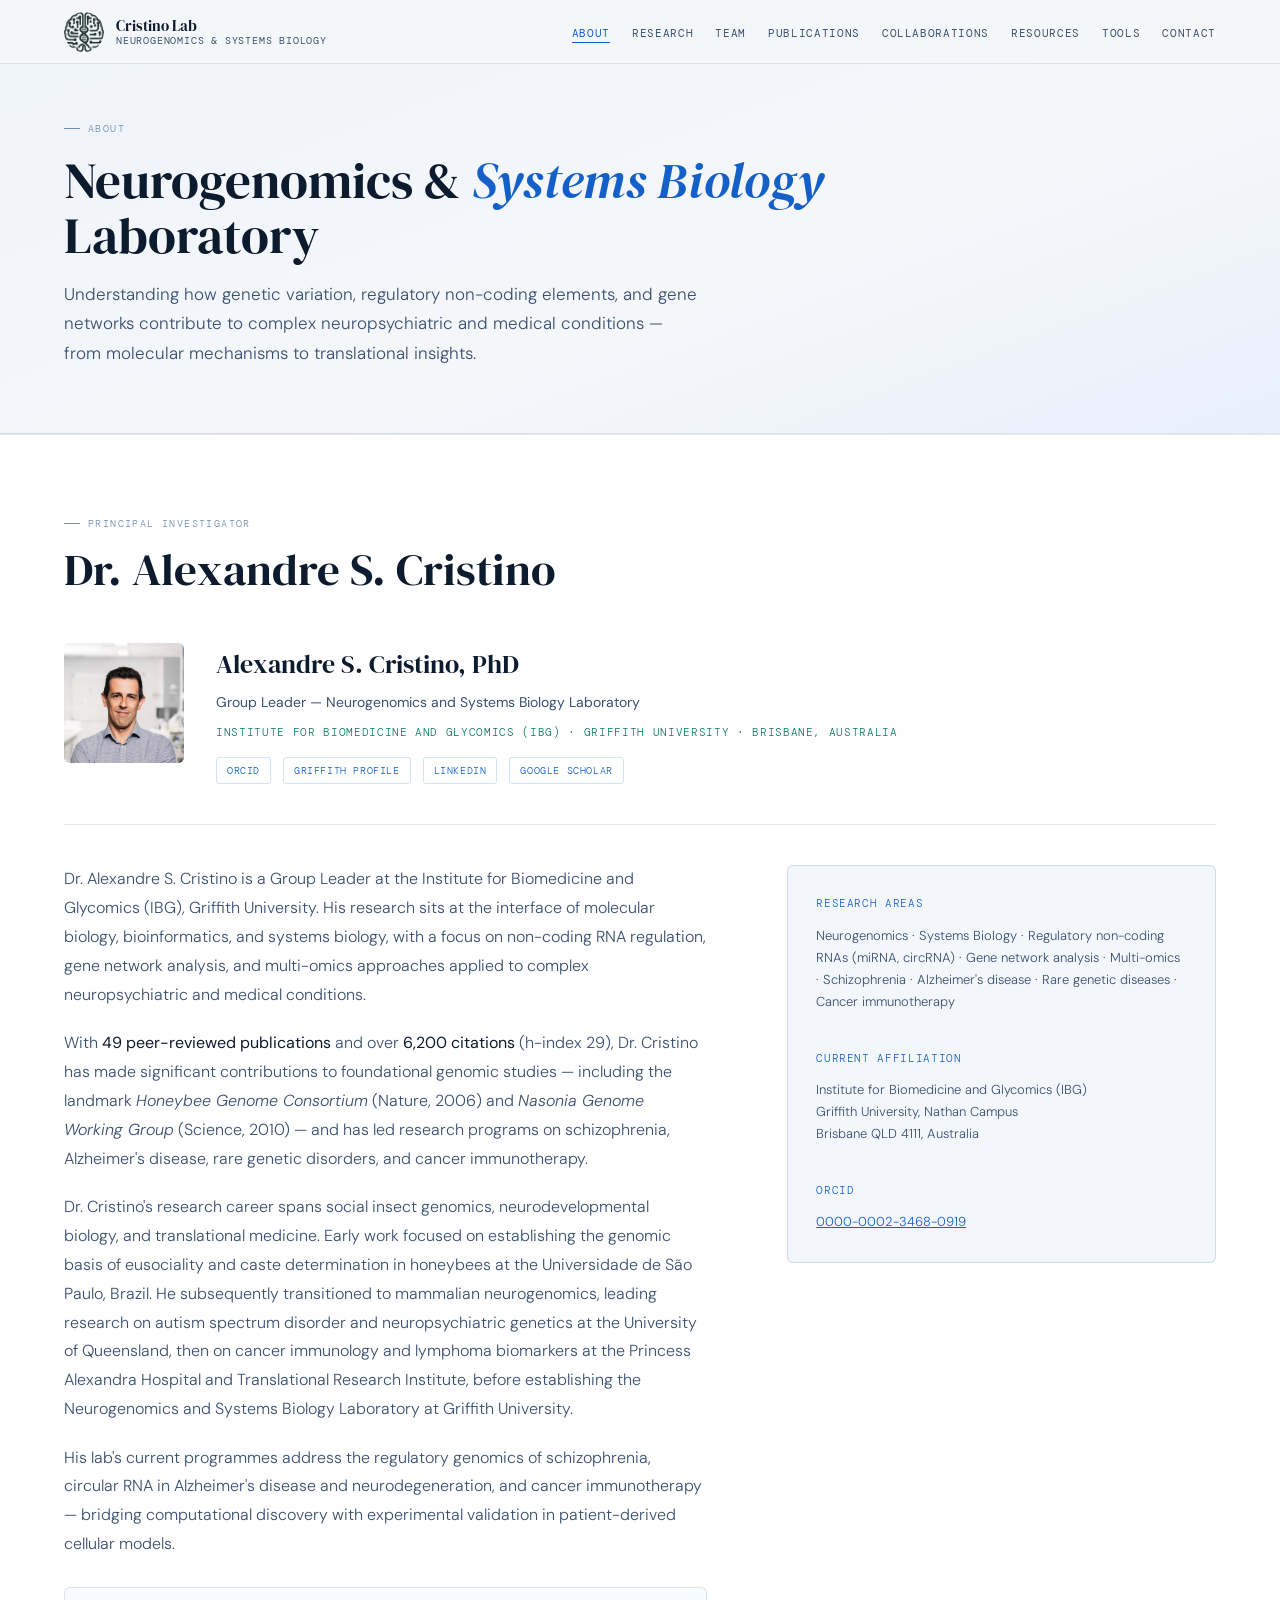
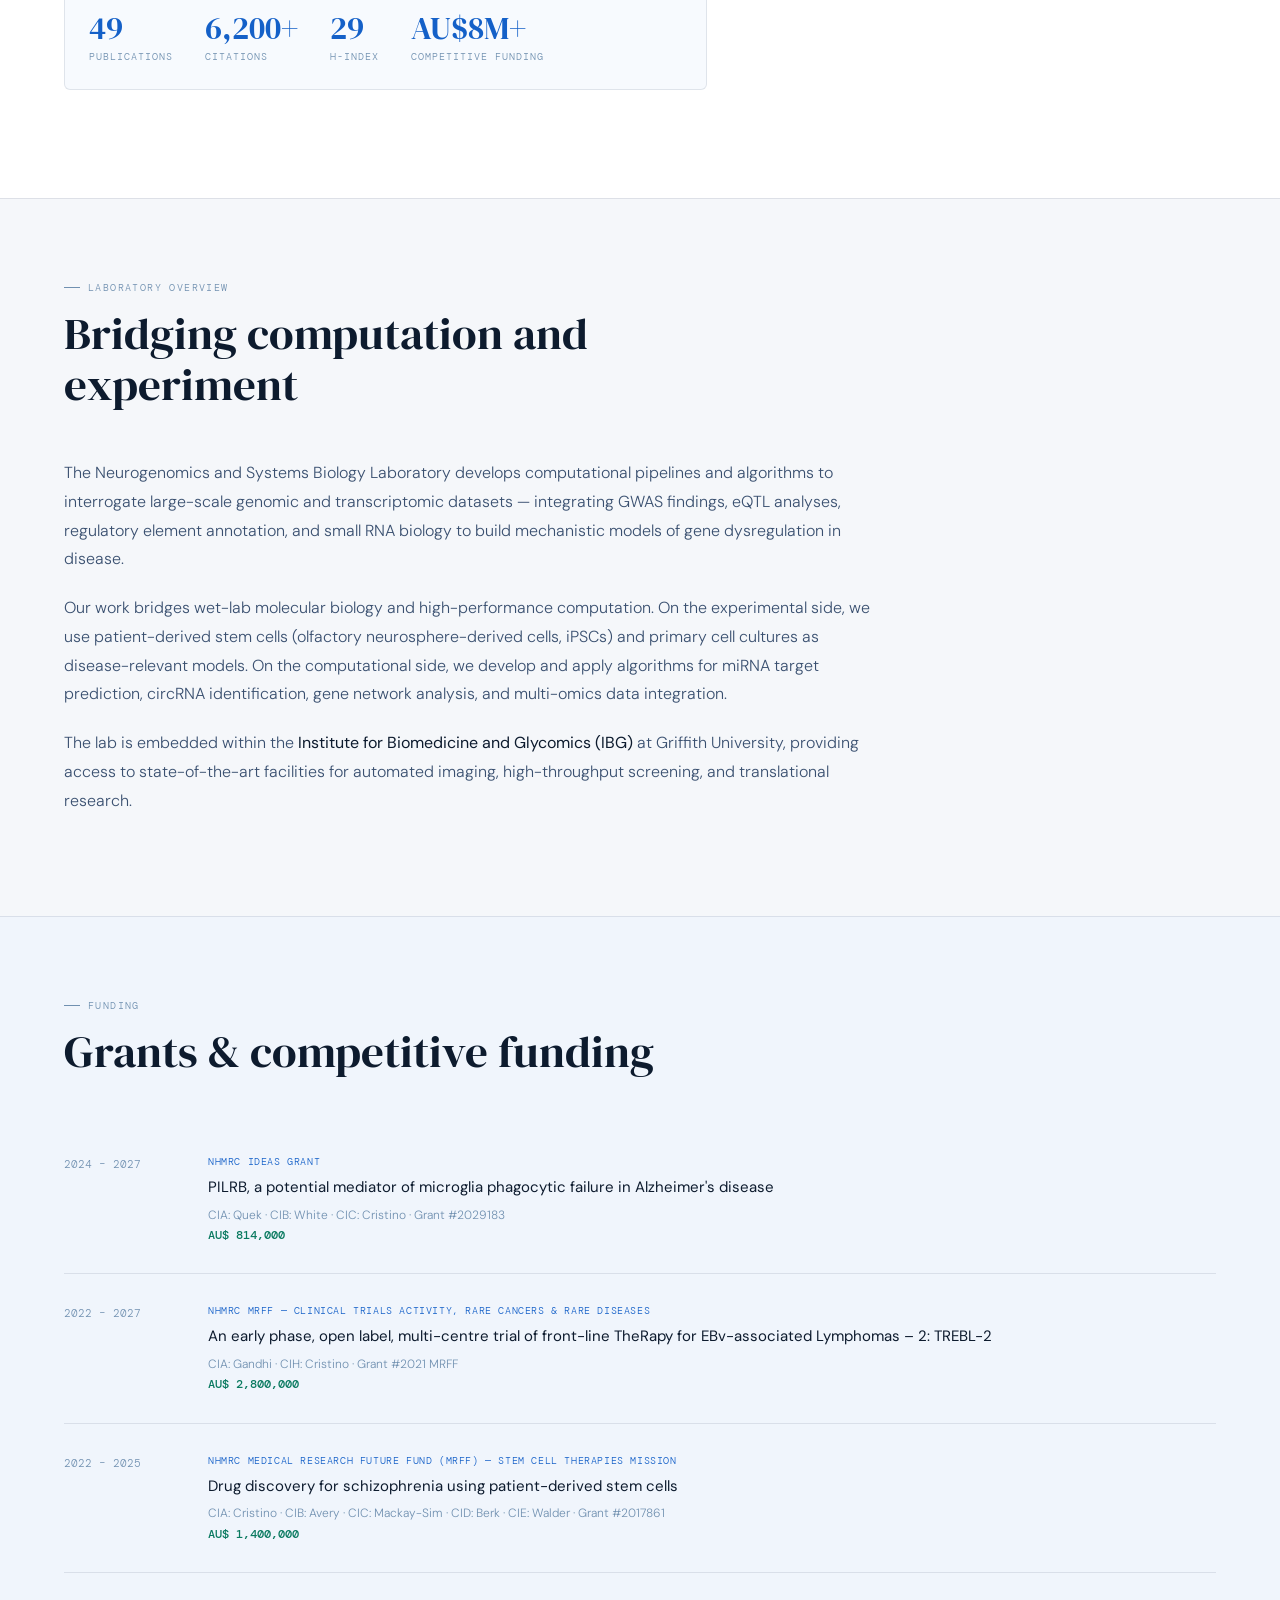
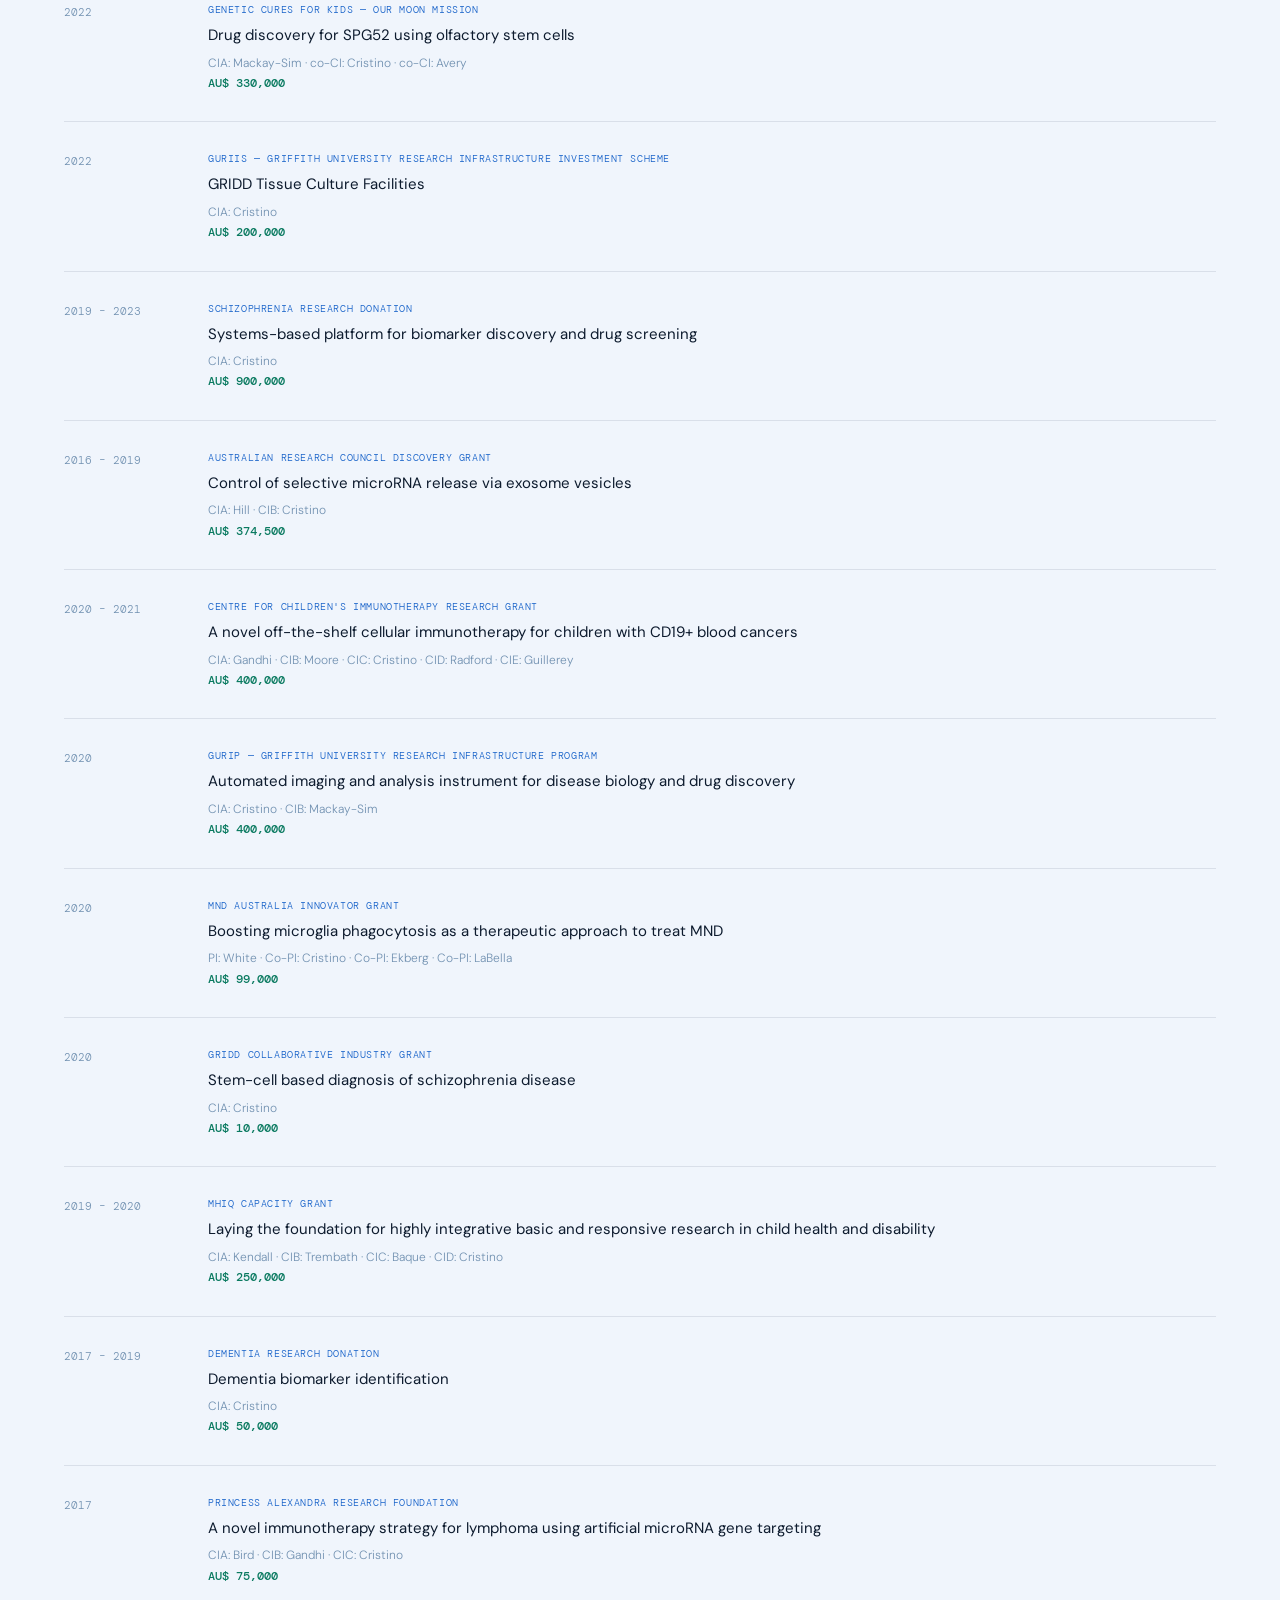
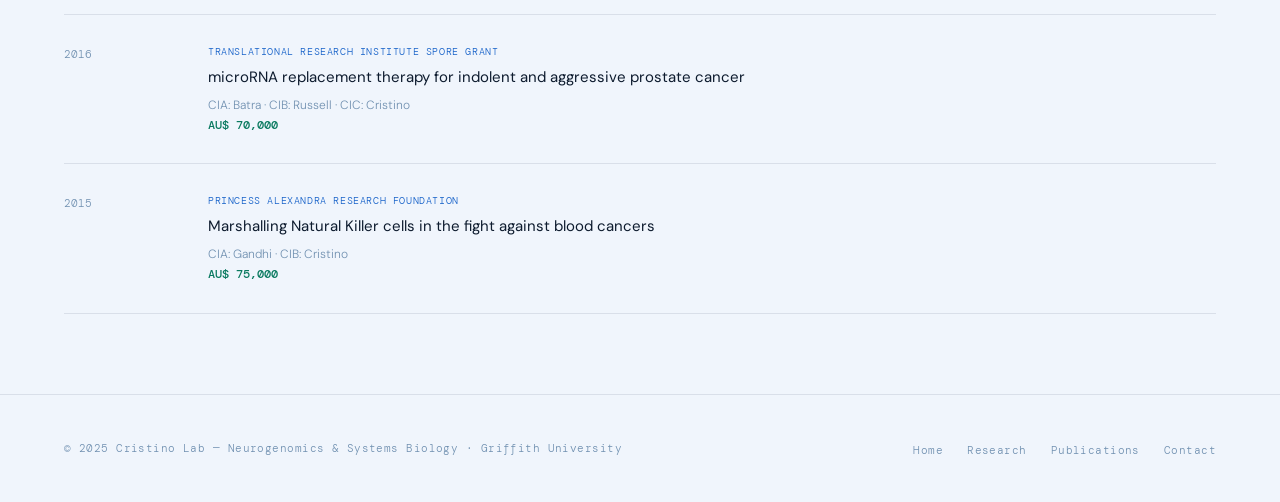
==== about.html @ 707d510c "Restructure site into multi-page layout with full content update - Split single index.html into sepa" ====
<!DOCTYPE html>
<html lang="en">
<head>
<meta charset="UTF-8">
<meta name="viewport" content="width=device-width, initial-scale=1.0">
<title>About — Cristino Lab</title>
<link rel="preconnect" href="https://fonts.googleapis.com">
<link rel="preconnect" href="https://fonts.gstatic.com" crossorigin>
<link rel="stylesheet" href="assets/css/style.css">
</head>
<body>

<nav>
  <a href="index.html" class="nav-logo">
    <img src="assets/img/neurogenomics_sysbio_logo1.png" height="40" width="40" alt="Cristino Lab logo" style="border-radius:50%;">
    <div class="nav-wordmark">
      Cristino Lab
      <span>Neurogenomics &amp; Systems Biology</span>
    </div>
  </a>
  <ul class="nav-links">
    <li><a href="about.html" class="active">About</a></li>
    <li><a href="research.html">Research</a></li>
    <li><a href="team.html">Team</a></li>
    <li><a href="publications.html">Publications</a></li>
    <li><a href="collaborations.html">Collaborations</a></li>
    <li><a href="resources.html">Resources</a></li>
    <li><a href="tools.html">Tools</a></li>
    <li><a href="contact.html">Contact</a></li>
  </ul>
</nav>

<!-- PAGE HERO -->
<div class="page-hero">
  <div class="section-tag">About</div>
  <h1>Neurogenomics &amp; <em>Systems Biology</em> Laboratory</h1>
  <p class="page-lead">
    Understanding how genetic variation, regulatory non-coding elements, and gene networks contribute to complex neuropsychiatric and medical conditions — from molecular mechanisms to translational insights.
  </p>
</div>

<!-- PI PROFILE -->
<section style="background:#ffffff;border-top:1px solid var(--border-subtle);">
  <div class="section-tag">Principal Investigator</div>
  <h2>Dr. Alexandre S. Cristino</h2>
  <div class="pi-profile">
    <div class="pi-photo"><img src="assets/img/Alex_Cristino.jpg" alt="Dr. Alexandre S. Cristino" style="width:100%;height:100%;object-fit:cover;object-position:top center;border-radius:6px;"></div>
    <div class="pi-meta">
      <h3>Alexandre S. Cristino, PhD</h3>
      <div class="pi-title">Group Leader — Neurogenomics and Systems Biology Laboratory</div>
      <div class="pi-affil">Institute for Biomedicine and Glycomics (IBG) · Griffith University · Brisbane, Australia</div>
      <div class="pi-links">
        <a href="https://orcid.org/0000-0002-3468-0919" target="_blank">ORCID</a>
        <a href="https://experts.griffith.edu.au/7460-alex-cristino" target="_blank">Griffith Profile</a>
        <a href="https://www.linkedin.com/in/alexscristino/" target="_blank">LinkedIn</a>
        <a href="https://scholar.google.com" target="_blank">Google Scholar</a>
      </div>
    </div>
  </div>

  <div class="about-grid">
    <div class="about-body">
      <p>
        Dr. Alexandre S. Cristino is a Group Leader at the Institute for Biomedicine and Glycomics (IBG), Griffith University. His research sits at the interface of molecular biology, bioinformatics, and systems biology, with a focus on non-coding RNA regulation, gene network analysis, and multi-omics approaches applied to complex neuropsychiatric and medical conditions.
      </p>
      <p>
        With <strong>49 peer-reviewed publications</strong> and over <strong>6,200 citations</strong> (h-index 29), Dr. Cristino has made significant contributions to foundational genomic studies — including the landmark <em>Honeybee Genome Consortium</em> (Nature, 2006) and <em>Nasonia Genome Working Group</em> (Science, 2010) — and has led research programs on schizophrenia, Alzheimer's disease, rare genetic disorders, and cancer immunotherapy.
      </p>
      <p>
        Dr. Cristino's research career spans social insect genomics, neurodevelopmental biology, and translational medicine. Early work focused on establishing the genomic basis of eusociality and caste determination in honeybees at the Universidade de São Paulo, Brazil. He subsequently transitioned to mammalian neurogenomics, leading research on autism spectrum disorder and neuropsychiatric genetics at the University of Queensland, then on cancer immunology and lymphoma biomarkers at the Princess Alexandra Hospital and Translational Research Institute, before establishing the Neurogenomics and Systems Biology Laboratory at Griffith University.
      </p>
      <p>
        His lab's current programmes address the regulatory genomics of schizophrenia, circular RNA in Alzheimer's disease and neurodegeneration, and cancer immunotherapy — bridging computational discovery with experimental validation in patient-derived cellular models.
      </p>

      <!-- METRICS -->
      <div style="display:flex;gap:32px;flex-wrap:wrap;margin:28px 0;padding:24px;background:var(--surface);border:1px solid var(--border-subtle);border-radius:6px;">
        <div>
          <div style="font-family:var(--serif);font-size:2rem;color:var(--accent);line-height:1;">49</div>
          <div style="font-family:var(--mono);font-size:10px;letter-spacing:0.1em;text-transform:uppercase;color:var(--text-muted);margin-top:4px;">Publications</div>
        </div>
        <div>
          <div style="font-family:var(--serif);font-size:2rem;color:var(--accent);line-height:1;">6,200+</div>
          <div style="font-family:var(--mono);font-size:10px;letter-spacing:0.1em;text-transform:uppercase;color:var(--text-muted);margin-top:4px;">Citations</div>
        </div>
        <div>
          <div style="font-family:var(--serif);font-size:2rem;color:var(--accent);line-height:1;">29</div>
          <div style="font-family:var(--mono);font-size:10px;letter-spacing:0.1em;text-transform:uppercase;color:var(--text-muted);margin-top:4px;">h-index</div>
        </div>
        <div>
          <div style="font-family:var(--serif);font-size:2rem;color:var(--accent);line-height:1;">AU$8M+</div>
          <div style="font-family:var(--mono);font-size:10px;letter-spacing:0.1em;text-transform:uppercase;color:var(--text-muted);margin-top:4px;">Competitive funding</div>
        </div>
      </div>
    </div>

    <div>
      <div class="institute-card">
        <span class="inst-name">Research Areas</span>
        <p>Neurogenomics · Systems Biology · Regulatory non-coding RNAs (miRNA, circRNA) · Gene network analysis · Multi-omics · Schizophrenia · Alzheimer's disease · Rare genetic diseases · Cancer immunotherapy</p>
        <br>
        <span class="inst-name">Current Affiliation</span>
        <p>Institute for Biomedicine and Glycomics (IBG)<br>Griffith University, Nathan Campus<br>Brisbane QLD 4111, Australia</p>
        <br>
        <span class="inst-name">ORCID</span>
        <p><a href="https://orcid.org/0000-0002-3468-0919" target="_blank" style="color:var(--accent);">0000-0002-3468-0919</a></p>
      </div>
    </div>
  </div>
</section>

<!-- LAB OVERVIEW -->
<section style="border-top:1px solid var(--border-subtle);">
  <div class="section-tag">Laboratory Overview</div>
  <h2>Bridging computation and experiment</h2>
  <div class="about-body" style="max-width:820px;">
    <p>
      The Neurogenomics and Systems Biology Laboratory develops computational pipelines and algorithms to interrogate large-scale genomic and transcriptomic datasets — integrating GWAS findings, eQTL analyses, regulatory element annotation, and small RNA biology to build mechanistic models of gene dysregulation in disease.
    </p>
    <p>
      Our work bridges wet-lab molecular biology and high-performance computation. On the experimental side, we use patient-derived stem cells (olfactory neurosphere-derived cells, iPSCs) and primary cell cultures as disease-relevant models. On the computational side, we develop and apply algorithms for miRNA target prediction, circRNA identification, gene network analysis, and multi-omics data integration.
    </p>
    <p>
      The lab is embedded within the <strong>Institute for Biomedicine and Glycomics (IBG)</strong> at Griffith University, providing access to state-of-the-art facilities for automated imaging, high-throughput screening, and translational research.
    </p>
  </div>
</section>

<!-- GRANTS & FUNDING -->
<div class="grants-section">
  <div class="section-tag">Funding</div>
  <h2>Grants &amp; competitive funding</h2>
  <div class="grant-list">

    <div class="grant-item">
      <div class="grant-year-range">2024 – 2027</div>
      <div class="grant-body">
        <div class="grant-funder">NHMRC Ideas Grant</div>
        <h3>PILRB, a potential mediator of microglia phagocytic failure in Alzheimer's disease</h3>
        <div class="grant-role">CIA: Quek · CIB: White · CIC: Cristino · Grant #2029183</div>
        <div class="grant-amount">AU$ 814,000</div>
      </div>
    </div>

    <div class="grant-item">
      <div class="grant-year-range">2022 – 2027</div>
      <div class="grant-body">
        <div class="grant-funder">NHMRC MRFF — Clinical Trials Activity, Rare Cancers &amp; Rare Diseases</div>
        <h3>An early phase, open label, multi-centre trial of front-line TheRapy for EBv-associated Lymphomas – 2: TREBL-2</h3>
        <div class="grant-role">CIA: Gandhi · CIH: Cristino · Grant #2021 MRFF</div>
        <div class="grant-amount">AU$ 2,800,000</div>
      </div>
    </div>

    <div class="grant-item">
      <div class="grant-year-range">2022 – 2025</div>
      <div class="grant-body">
        <div class="grant-funder">NHMRC Medical Research Future Fund (MRFF) — Stem Cell Therapies Mission</div>
        <h3>Drug discovery for schizophrenia using patient-derived stem cells</h3>
        <div class="grant-role">CIA: Cristino · CIB: Avery · CIC: Mackay-Sim · CID: Berk · CIE: Walder · Grant #2017861</div>
        <div class="grant-amount">AU$ 1,400,000</div>
      </div>
    </div>

    <div class="grant-item">
      <div class="grant-year-range">2022</div>
      <div class="grant-body">
        <div class="grant-funder">Genetic Cures for Kids — Our Moon Mission</div>
        <h3>Drug discovery for SPG52 using olfactory stem cells</h3>
        <div class="grant-role">CIA: Mackay-Sim · co-CI: Cristino · co-CI: Avery</div>
        <div class="grant-amount">AU$ 330,000</div>
      </div>
    </div>

    <div class="grant-item">
      <div class="grant-year-range">2022</div>
      <div class="grant-body">
        <div class="grant-funder">GURIIS — Griffith University Research Infrastructure Investment Scheme</div>
        <h3>GRIDD Tissue Culture Facilities</h3>
        <div class="grant-role">CIA: Cristino</div>
        <div class="grant-amount">AU$ 200,000</div>
      </div>
    </div>

    <div class="grant-item">
      <div class="grant-year-range">2019 – 2023</div>
      <div class="grant-body">
        <div class="grant-funder">Schizophrenia Research Donation</div>
        <h3>Systems-based platform for biomarker discovery and drug screening</h3>
        <div class="grant-role">CIA: Cristino</div>
        <div class="grant-amount">AU$ 900,000</div>
      </div>
    </div>

    <div class="grant-item">
      <div class="grant-year-range">2016 – 2019</div>
      <div class="grant-body">
        <div class="grant-funder">Australian Research Council Discovery Grant</div>
        <h3>Control of selective microRNA release via exosome vesicles</h3>
        <div class="grant-role">CIA: Hill · CIB: Cristino</div>
        <div class="grant-amount">AU$ 374,500</div>
      </div>
    </div>

    <div class="grant-item">
      <div class="grant-year-range">2020 – 2021</div>
      <div class="grant-body">
        <div class="grant-funder">Centre for Children's Immunotherapy Research Grant</div>
        <h3>A novel off-the-shelf cellular immunotherapy for children with CD19+ blood cancers</h3>
        <div class="grant-role">CIA: Gandhi · CIB: Moore · CIC: Cristino · CID: Radford · CIE: Guillerey</div>
        <div class="grant-amount">AU$ 400,000</div>
      </div>
    </div>

    <div class="grant-item">
      <div class="grant-year-range">2020</div>
      <div class="grant-body">
        <div class="grant-funder">GURIP — Griffith University Research Infrastructure Program</div>
        <h3>Automated imaging and analysis instrument for disease biology and drug discovery</h3>
        <div class="grant-role">CIA: Cristino · CIB: Mackay-Sim</div>
        <div class="grant-amount">AU$ 400,000</div>
      </div>
    </div>

    <div class="grant-item">
      <div class="grant-year-range">2020</div>
      <div class="grant-body">
        <div class="grant-funder">MND Australia Innovator Grant</div>
        <h3>Boosting microglia phagocytosis as a therapeutic approach to treat MND</h3>
        <div class="grant-role">PI: White · Co-PI: Cristino · Co-PI: Ekberg · Co-PI: LaBella</div>
        <div class="grant-amount">AU$ 99,000</div>
      </div>
    </div>

    <div class="grant-item">
      <div class="grant-year-range">2020</div>
      <div class="grant-body">
        <div class="grant-funder">GRIDD Collaborative Industry Grant</div>
        <h3>Stem-cell based diagnosis of schizophrenia disease</h3>
        <div class="grant-role">CIA: Cristino</div>
        <div class="grant-amount">AU$ 10,000</div>
      </div>
    </div>

    <div class="grant-item">
      <div class="grant-year-range">2019 – 2020</div>
      <div class="grant-body">
        <div class="grant-funder">MHIQ Capacity Grant</div>
        <h3>Laying the foundation for highly integrative basic and responsive research in child health and disability</h3>
        <div class="grant-role">CIA: Kendall · CIB: Trembath · CIC: Baque · CID: Cristino</div>
        <div class="grant-amount">AU$ 250,000</div>
      </div>
    </div>

    <div class="grant-item">
      <div class="grant-year-range">2017 – 2019</div>
      <div class="grant-body">
        <div class="grant-funder">Dementia Research Donation</div>
        <h3>Dementia biomarker identification</h3>
        <div class="grant-role">CIA: Cristino</div>
        <div class="grant-amount">AU$ 50,000</div>
      </div>
    </div>

    <div class="grant-item">
      <div class="grant-year-range">2017</div>
      <div class="grant-body">
        <div class="grant-funder">Princess Alexandra Research Foundation</div>
        <h3>A novel immunotherapy strategy for lymphoma using artificial microRNA gene targeting</h3>
        <div class="grant-role">CIA: Bird · CIB: Gandhi · CIC: Cristino</div>
        <div class="grant-amount">AU$ 75,000</div>
      </div>
    </div>

    <div class="grant-item">
      <div class="grant-year-range">2016</div>
      <div class="grant-body">
        <div class="grant-funder">Translational Research Institute Spore Grant</div>
        <h3>microRNA replacement therapy for indolent and aggressive prostate cancer</h3>
        <div class="grant-role">CIA: Batra · CIB: Russell · CIC: Cristino</div>
        <div class="grant-amount">AU$ 70,000</div>
      </div>
    </div>

    <div class="grant-item">
      <div class="grant-year-range">2015</div>
      <div class="grant-body">
        <div class="grant-funder">Princess Alexandra Research Foundation</div>
        <h3>Marshalling Natural Killer cells in the fight against blood cancers</h3>
        <div class="grant-role">CIA: Gandhi · CIB: Cristino</div>
        <div class="grant-amount">AU$ 75,000</div>
      </div>
    </div>

  </div>
</div>

<!-- FOOTER -->
<footer>
  <div class="footer-copy">© 2025 Cristino Lab — Neurogenomics &amp; Systems Biology · Griffith University</div>
  <ul class="footer-links">
    <li><a href="index.html">Home</a></li>
    <li><a href="research.html">Research</a></li>
    <li><a href="publications.html">Publications</a></li>
    <li><a href="contact.html">Contact</a></li>
  </ul>
</footer>

</body>
</html>
---- assets/css/style.css ----
/* ── CRISTINO LAB — SHARED STYLESHEET ── */
@import url('https://fonts.googleapis.com/css2?family=DM+Serif+Display:ital@0;1&family=DM+Mono:wght@400;500&family=DM+Sans:ital,opsz,wght@0,9..40,300;0,9..40,400;0,9..40,500;1,9..40,300&display=swap');

:root {
  --navy: #f5f7fa;
  --navy-mid: #eaf0f8;
  --navy-light: #d6e4f5;
  --accent: #1460c8;
  --accent-dim: #0d4a9e;
  --teal: #0a7a60;
  --teal-dim: #085a46;
  --text: #0d1b2e;
  --text-secondary: #3a5070;
  --text-muted: #7090b0;
  --border: rgba(20, 96, 200, 0.18);
  --border-subtle: rgba(10, 30, 70, 0.1);
  --surface: rgba(20, 96, 200, 0.03);
  --surface-hover: rgba(20, 96, 200, 0.06);
  --mono: 'DM Mono', monospace;
  --sans: 'DM Sans', sans-serif;
  --serif: 'DM Serif Display', serif;
}

* { margin: 0; padding: 0; box-sizing: border-box; }
html { scroll-behavior: smooth; }

body {
  background: var(--navy);
  color: var(--text);
  font-family: var(--sans);
  font-size: 16px;
  line-height: 1.7;
  font-weight: 300;
  overflow-x: hidden;
}

body::before {
  content: '';
  position: fixed;
  inset: 0;
  background-image:
    linear-gradient(rgba(20,96,200,0.05) 1px, transparent 1px),
    linear-gradient(90deg, rgba(20,96,200,0.05) 1px, transparent 1px);
  background-size: 60px 60px;
  pointer-events: none;
  z-index: 0;
}

/* ── NAV ── */
nav {
  position: fixed;
  top: 0; left: 0; right: 0;
  z-index: 100;
  display: flex;
  align-items: center;
  justify-content: space-between;
  padding: 0 5%;
  height: 64px;
  background: rgba(245,247,250,0.92);
  backdrop-filter: blur(12px);
  border-bottom: 1px solid var(--border-subtle);
}

.nav-logo {
  display: flex;
  align-items: center;
  gap: 12px;
  text-decoration: none;
  flex-shrink: 0;
}

.nav-wordmark {
  font-family: var(--serif);
  font-size: 15px;
  color: var(--text);
  line-height: 1.2;
}

.nav-wordmark span {
  display: block;
  font-family: var(--mono);
  font-size: 10px;
  color: var(--text-secondary);
  font-style: normal;
  font-weight: 400;
  letter-spacing: 0.08em;
  text-transform: uppercase;
}

.nav-links {
  display: flex;
  gap: 22px;
  list-style: none;
}

.nav-links a {
  font-family: var(--mono);
  font-size: 11px;
  font-weight: 400;
  letter-spacing: 0.06em;
  text-transform: uppercase;
  color: var(--text-secondary);
  text-decoration: none;
  transition: color 0.2s;
}

.nav-links a:hover { color: var(--accent); }
.nav-links a.active { color: var(--accent); border-bottom: 1px solid var(--accent); padding-bottom: 2px; }

/* ── HERO (home) ── */
#hero {
  position: relative;
  min-height: 100vh;
  background: linear-gradient(160deg, #eef3fa 0%, #f5f7fa 60%, #e8f0fb 100%);
  display: flex;
  flex-direction: column;
  justify-content: center;
  padding: 120px 5% 80px;
  z-index: 1;
  overflow: hidden;
}

.hero-tag {
  font-family: var(--mono);
  font-size: 11px;
  letter-spacing: 0.14em;
  text-transform: uppercase;
  color: var(--teal);
  margin-bottom: 24px;
  display: flex;
  align-items: center;
  gap: 10px;
}

.hero-tag::before {
  content: '';
  display: inline-block;
  width: 28px;
  height: 1px;
  background: var(--teal);
}

h1 {
  font-family: var(--serif);
  font-size: clamp(2.8rem, 6vw, 5.2rem);
  line-height: 1.08;
  font-weight: 400;
  max-width: 820px;
  color: var(--text);
  margin-bottom: 28px;
}

h1 em {
  font-style: italic;
  color: var(--accent);
}

.hero-sub {
  font-size: 17px;
  color: var(--text-secondary);
  max-width: 560px;
  font-weight: 300;
  line-height: 1.75;
  margin-bottom: 48px;
}

.hero-cta {
  display: flex;
  gap: 16px;
  flex-wrap: wrap;
}

.hero-glow {
  position: absolute;
  top: 20%;
  right: -10%;
  width: 600px;
  height: 600px;
  background: radial-gradient(circle, rgba(20,96,200,0.06) 0%, transparent 70%);
  pointer-events: none;
}

/* ── PAGE HERO (inner pages) ── */
.page-hero {
  position: relative;
  z-index: 1;
  background: linear-gradient(160deg, #eef3fa 0%, #f5f7fa 60%, #e8f0fb 100%);
  padding: 120px 5% 64px;
  border-bottom: 1px solid var(--border-subtle);
}

.page-hero .section-tag { margin-bottom: 16px; }

.page-hero h1 {
  font-size: clamp(2rem, 4vw, 3.2rem);
  margin-bottom: 16px;
}

.page-hero .page-lead {
  font-size: 17px;
  color: var(--text-secondary);
  max-width: 640px;
  font-weight: 300;
  line-height: 1.75;
}

/* ── BUTTONS ── */
.btn {
  display: inline-flex;
  align-items: center;
  gap: 8px;
  padding: 11px 24px;
  font-family: var(--mono);
  font-size: 12px;
  font-weight: 500;
  letter-spacing: 0.06em;
  text-transform: uppercase;
  text-decoration: none;
  border-radius: 4px;
  transition: all 0.2s;
  cursor: pointer;
  border: none;
}

.btn-primary {
  background: var(--accent);
  color: #fff;
  border: 1px solid var(--accent);
}

.btn-primary:hover { background: var(--accent-dim); border-color: var(--accent-dim); }

.btn-ghost {
  background: transparent;
  color: var(--text-secondary);
  border: 1px solid var(--border);
}

.btn-ghost:hover { border-color: var(--accent); color: var(--accent); }

/* ── SECTIONS ── */
section {
  position: relative;
  z-index: 1;
  padding: 80px 5%;
}

.section-tag {
  font-family: var(--mono);
  font-size: 10px;
  letter-spacing: 0.14em;
  text-transform: uppercase;
  color: var(--text-muted);
  margin-bottom: 12px;
  display: flex;
  align-items: center;
  gap: 8px;
}

.section-tag::before {
  content: '';
  display: inline-block;
  width: 16px;
  height: 1px;
  background: var(--text-muted);
}

h2 {
  font-family: var(--serif);
  font-size: clamp(1.9rem, 3.5vw, 2.8rem);
  font-weight: 400;
  line-height: 1.15;
  margin-bottom: 48px;
  max-width: 640px;
}

h3 {
  font-family: var(--serif);
  font-size: 1.2rem;
  font-weight: 400;
  margin-bottom: 10px;
  color: var(--text);
}

/* ── STATS BAR ── */
.stats-bar {
  position: relative;
  z-index: 1;
  background: #ffffff;
  border-top: 1px solid var(--border-subtle);
  border-bottom: 1px solid var(--border-subtle);
  padding: 32px 5%;
  display: flex;
  gap: 0;
  flex-wrap: wrap;
}

.stat-item {
  flex: 1;
  min-width: 160px;
  padding: 8px 28px;
  border-right: 1px solid var(--border-subtle);
}

.stat-item:first-child { padding-left: 0; }
.stat-item:last-child { border-right: none; }

.stat-value {
  font-family: var(--serif);
  font-size: 2.2rem;
  color: var(--accent);
  line-height: 1;
  margin-bottom: 6px;
}

.stat-label {
  font-family: var(--mono);
  font-size: 10px;
  letter-spacing: 0.1em;
  text-transform: uppercase;
  color: var(--text-muted);
}

/* ── ABOUT PAGE ── */
#about {
  background: #ffffff;
  border-top: 1px solid var(--border-subtle);
}

.about-grid {
  display: grid;
  grid-template-columns: 3fr 2fr;
  gap: 80px;
  align-items: start;
}

.about-body p {
  color: var(--text-secondary);
  font-weight: 300;
  margin-bottom: 20px;
  font-size: 16px;
  line-height: 1.8;
}

.about-body p strong {
  color: var(--text);
  font-weight: 400;
}

.pi-profile {
  display: flex;
  gap: 32px;
  align-items: flex-start;
  margin-bottom: 40px;
  padding-bottom: 40px;
  border-bottom: 1px solid var(--border-subtle);
}

.pi-photo {
  width: 120px;
  height: 120px;
  border-radius: 6px;
  background: linear-gradient(135deg, #dce8f5 0%, #c4d8ee 100%);
  display: flex;
  align-items: center;
  justify-content: center;
  font-family: var(--mono);
  font-size: 11px;
  color: var(--text-muted);
  flex-shrink: 0;
}

.pi-meta h3 {
  font-family: var(--serif);
  font-size: 1.6rem;
  margin-bottom: 4px;
}

.pi-meta .pi-title {
  font-size: 14px;
  color: var(--text-secondary);
  margin-bottom: 8px;
  font-weight: 400;
}

.pi-meta .pi-affil {
  font-family: var(--mono);
  font-size: 11px;
  color: var(--teal);
  letter-spacing: 0.06em;
  text-transform: uppercase;
  margin-bottom: 16px;
}

.pi-links {
  display: flex;
  gap: 12px;
  flex-wrap: wrap;
}

.pi-links a {
  font-family: var(--mono);
  font-size: 10px;
  letter-spacing: 0.06em;
  text-transform: uppercase;
  color: var(--accent);
  text-decoration: none;
  padding: 4px 10px;
  border: 1px solid var(--border);
  border-radius: 3px;
  transition: all 0.2s;
}

.pi-links a:hover { border-color: var(--accent); background: rgba(20,96,200,0.05); }

.institute-card {
  border: 1px solid var(--border);
  border-radius: 6px;
  padding: 28px;
  background: rgba(20,96,200,0.05);
}

.institute-card p {
  font-size: 13px;
  color: var(--text-secondary);
  line-height: 1.7;
  margin-bottom: 8px;
}

.institute-card p:last-child { margin-bottom: 0; }

.institute-card .inst-name {
  font-family: var(--mono);
  font-size: 11px;
  color: var(--accent);
  letter-spacing: 0.06em;
  text-transform: uppercase;
  margin-bottom: 12px;
  display: block;
}

/* ── GRANTS ── */
.grants-section {
  padding: 80px 5%;
  background: #f0f5fc;
  border-top: 1px solid var(--border-subtle);
  position: relative;
  z-index: 1;
}

.grant-list { display: flex; flex-direction: column; gap: 0; }

.grant-item {
  padding: 28px 0;
  border-bottom: 1px solid var(--border-subtle);
  display: grid;
  grid-template-columns: 120px 1fr;
  gap: 24px;
  align-items: start;
}

.grant-year-range {
  font-family: var(--mono);
  font-size: 11px;
  color: var(--text-muted);
  padding-top: 3px;
  line-height: 1.5;
}

.grant-body h3 {
  font-family: var(--sans);
  font-size: 15px;
  font-weight: 400;
  color: var(--text);
  margin-bottom: 6px;
  line-height: 1.5;
}

.grant-body .grant-funder {
  font-family: var(--mono);
  font-size: 10px;
  letter-spacing: 0.06em;
  text-transform: uppercase;
  color: var(--accent);
  margin-bottom: 6px;
}

.grant-body .grant-amount {
  font-family: var(--mono);
  font-size: 12px;
  color: var(--teal);
  font-weight: 500;
}

.grant-body .grant-role {
  font-size: 12px;
  color: var(--text-muted);
  font-weight: 300;
  margin-top: 4px;
}

/* ── RESEARCH PAGE ── */
.research-group {
  margin-bottom: 64px;
}

.research-group:last-child { margin-bottom: 0; }

.research-group-header {
  display: flex;
  align-items: center;
  gap: 16px;
  margin-bottom: 24px;
}

.research-group-label {
  font-family: var(--mono);
  font-size: 10px;
  letter-spacing: 0.14em;
  text-transform: uppercase;
  color: #fff;
  background: var(--accent);
  padding: 4px 12px;
  border-radius: 3px;
}

.research-group-label.teal { background: var(--teal); }

.research-group-title {
  font-family: var(--serif);
  font-size: 1.5rem;
  font-weight: 400;
  color: var(--text);
}

.research-grid {
  display: grid;
  grid-template-columns: repeat(auto-fit, minmax(280px, 1fr));
  gap: 1px;
  border: 1px solid var(--border-subtle);
  border-radius: 6px;
  overflow: hidden;
}

.research-card {
  padding: 36px 32px;
  background: #ffffff;
  border-right: 1px solid var(--border-subtle);
  border-bottom: 1px solid var(--border-subtle);
  transition: background 0.25s;
}

.research-card:hover { background: var(--surface-hover); }

.research-icon {
  font-family: var(--mono);
  font-size: 10px;
  letter-spacing: 0.1em;
  text-transform: uppercase;
  color: var(--teal);
  margin-bottom: 16px;
  display: flex;
  align-items: center;
  gap: 6px;
}

.research-icon::before {
  content: '';
  display: inline-block;
  width: 6px;
  height: 6px;
  background: var(--teal);
  border-radius: 50%;
}

.research-icon.blue { color: var(--accent); }
.research-icon.blue::before { background: var(--accent); }

.research-card p {
  font-size: 14px;
  color: var(--text-secondary);
  font-weight: 300;
  line-height: 1.75;
}

/* ── TEAM ── */
#team { background: #f0f5fc; border-top: 1px solid var(--border-subtle); }

.team-section {
  position: relative;
  z-index: 1;
  padding: 80px 5%;
  background: #f0f5fc;
  border-top: 1px solid var(--border-subtle);
}

.team-grid {
  display: grid;
  grid-template-columns: repeat(auto-fill, minmax(110px, 130px));
  gap: 14px;
}

.team-card {
  border: 1px solid var(--border-subtle);
  border-radius: 6px;
  overflow: hidden;
  background: #fff;
  transition: border-color 0.25s;
}

.team-card:hover { border-color: var(--accent); }

.team-photo {
  width: 100%;
  aspect-ratio: 3/4;
  background: linear-gradient(135deg, #dce8f5 0%, #c4d8ee 100%);
  display: flex;
  align-items: center;
  justify-content: center;
  font-family: var(--mono);
  font-size: 13px;
  color: var(--text-muted);
  letter-spacing: 0.04em;
  overflow: hidden;
}

.team-photo img {
  width: 100%;
  height: 100%;
  object-fit: cover;
  object-position: top center;
  display: block;
}

.team-info {
  padding: 10px 12px;
  background: #ffffff;
}

.team-info h3 {
  font-family: var(--sans);
  font-size: 12px;
  font-weight: 500;
  margin-bottom: 4px;
  color: var(--text);
}

.team-info .role {
  font-size: 12px;
  color: var(--text-muted);
  font-weight: 300;
}

.team-info .team-links {
  display: flex;
  gap: 10px;
  margin-top: 12px;
}

.team-info .team-links a {
  font-family: var(--mono);
  font-size: 10px;
  letter-spacing: 0.06em;
  text-transform: uppercase;
  color: var(--accent);
  text-decoration: none;
  opacity: 0.7;
  transition: opacity 0.2s;
}

.team-info .team-links a:hover { opacity: 1; }

/* ── PUBLICATIONS ── */
.pub-list { display: flex; flex-direction: column; gap: 0; }

.pub-item {
  padding: 28px 0;
  border-bottom: 1px solid var(--border-subtle);
}

/* ── WORD CLOUD ── */
.wordcloud-section {
  background: #ffffff;
  border-top: 1px solid var(--border-subtle);
  padding: 64px 5%;
  position: relative;
  z-index: 1;
}

.wordcloud {
  display: flex;
  flex-wrap: wrap;
  gap: 10px 20px;
  align-items: baseline;
  justify-content: center;
  padding: 24px 0;
  max-width: 960px;
  margin: 0 auto;
}

.wc-word {
  line-height: 1.3;
  cursor: default;
  transition: opacity 0.2s;
  opacity: 0.72;
}

.wc-word:hover { opacity: 1; }
.wc-word.blue  { color: var(--accent); }
.wc-word.teal  { color: var(--teal); }
.wc-word.dark  { color: var(--text-secondary); }
.wc-word.muted { color: var(--text-muted); }

.pub-year {
  font-family: var(--mono);
  font-size: 12px;
  color: var(--text-muted);
  padding-top: 2px;
}

.pub-num {
  font-family: var(--mono);
  font-size: 11px;
  color: var(--text-muted);
  padding-top: 2px;
  text-align: right;
}

.pub-content h3 {
  font-family: var(--sans);
  font-size: 15px;
  font-weight: 400;
  color: var(--text);
  margin-bottom: 6px;
  line-height: 1.5;
}

.pub-content .authors {
  font-size: 13px;
  color: var(--text-secondary);
  margin-bottom: 8px;
  font-weight: 400;
}

.pub-content .journal {
  font-family: var(--mono);
  font-size: 11px;
  color: var(--accent);
  letter-spacing: 0.04em;
  text-decoration: none;
  display: inline-flex;
  align-items: center;
  gap: 4px;
}

.pub-content .journal:hover { color: var(--teal); }

.pub-synthesis {
  font-size: 13px;
  color: var(--text-secondary);
  font-weight: 300;
  line-height: 1.75;
  margin-top: 10px;
  padding-top: 10px;
  border-top: 1px solid var(--border-subtle);
}

/* ── COLLABORATIONS ── */
.collab-grid {
  display: grid;
  grid-template-columns: repeat(auto-fill, minmax(280px, 1fr));
  gap: 20px;
  margin-bottom: 60px;
}

.collab-card {
  border: 1px solid var(--border-subtle);
  border-radius: 6px;
  padding: 24px;
  background: #ffffff;
  transition: border-color 0.25s, background 0.25s;
}

.collab-card:hover { border-color: var(--border); background: var(--surface-hover); }

.collab-card .collab-name {
  font-family: var(--sans);
  font-size: 15px;
  font-weight: 400;
  color: var(--text);
  margin-bottom: 4px;
}

.collab-card .collab-inst {
  font-family: var(--mono);
  font-size: 10px;
  letter-spacing: 0.06em;
  text-transform: uppercase;
  color: var(--accent);
  margin-bottom: 8px;
}

.collab-card .collab-area {
  font-size: 13px;
  color: var(--text-secondary);
  font-weight: 300;
  line-height: 1.65;
}

/* ── COMING SOON (Resources / Tools) ── */
.coming-soon-wrap {
  position: relative;
  z-index: 1;
  padding: 120px 5%;
  min-height: calc(100vh - 64px);
  display: flex;
  align-items: center;
}

.coming-soon-inner {
  max-width: 560px;
}

.coming-soon-inner .section-tag { margin-bottom: 24px; }

.coming-soon-inner h2 { margin-bottom: 20px; }

.coming-soon-inner p {
  font-size: 16px;
  color: var(--text-secondary);
  font-weight: 300;
  line-height: 1.8;
  margin-bottom: 20px;
}

.coming-soon-badge {
  display: inline-block;
  font-family: var(--mono);
  font-size: 10px;
  letter-spacing: 0.1em;
  text-transform: uppercase;
  padding: 6px 14px;
  border-radius: 3px;
  background: rgba(10,122,96,0.08);
  color: var(--teal-dim);
  border: 1px solid rgba(10,122,96,0.2);
  margin-bottom: 32px;
}

/* ── CONTACT ── */
.contact-grid {
  display: grid;
  grid-template-columns: 1fr 1fr;
  gap: 80px;
  align-items: start;
}

.contact-info p {
  color: var(--text-secondary);
  font-weight: 300;
  font-size: 15px;
  line-height: 1.8;
  margin-bottom: 32px;
}

.contact-details {
  display: flex;
  flex-direction: column;
  gap: 16px;
}

.contact-item {
  display: flex;
  align-items: flex-start;
  gap: 14px;
  font-size: 14px;
}

.contact-item-label {
  font-family: var(--mono);
  font-size: 10px;
  letter-spacing: 0.08em;
  text-transform: uppercase;
  color: var(--text-muted);
  min-width: 64px;
  padding-top: 2px;
}

.contact-item-value {
  color: var(--text-secondary);
  font-weight: 300;
  line-height: 1.5;
}

.contact-item-value a {
  color: var(--accent);
  text-decoration: none;
}

.contact-item-value a:hover { text-decoration: underline; }

.contact-form { display: flex; flex-direction: column; gap: 16px; }
.form-group { display: flex; flex-direction: column; gap: 6px; }

.form-label {
  font-family: var(--mono);
  font-size: 10px;
  letter-spacing: 0.08em;
  text-transform: uppercase;
  color: var(--text-muted);
}

.form-input, .form-textarea {
  background: #ffffff;
  border: 1px solid var(--border-subtle);
  border-radius: 4px;
  padding: 11px 14px;
  font-family: var(--sans);
  font-size: 14px;
  font-weight: 300;
  color: var(--text);
  outline: none;
  transition: border-color 0.2s;
  resize: vertical;
}

.form-input::placeholder, .form-textarea::placeholder { color: var(--text-muted); }
.form-input:focus, .form-textarea:focus { border-color: var(--accent); }
.form-textarea { min-height: 120px; }

/* ── FOOTER ── */
footer {
  background: #f0f5fc;
  position: relative;
  z-index: 1;
  border-top: 1px solid var(--border-subtle);
  padding: 40px 5%;
  display: flex;
  align-items: center;
  justify-content: space-between;
  flex-wrap: wrap;
  gap: 16px;
}

.footer-copy {
  font-family: var(--mono);
  font-size: 11px;
  color: var(--text-muted);
  letter-spacing: 0.04em;
}

.footer-links {
  display: flex;
  gap: 24px;
  list-style: none;
}

.footer-links a {
  font-family: var(--mono);
  font-size: 11px;
  color: var(--text-muted);
  text-decoration: none;
  letter-spacing: 0.04em;
  transition: color 0.2s;
}

.footer-links a:hover { color: var(--accent); }

/* ── GALLERY STRIP (home page) ── */
.gallery-strip {
  position: relative;
  z-index: 1;
  display: grid;
  grid-template-columns: repeat(3, 1fr);
  gap: 3px;
  background: #000;
  height: 320px;
}

.gallery-strip-item {
  overflow: hidden;
  position: relative;
}

.gallery-strip-item img {
  width: 100%;
  height: 100%;
  object-fit: cover;
  display: block;
  transition: transform 0.5s ease, opacity 0.3s ease;
  opacity: 0.88;
}

.gallery-strip-item:hover img {
  transform: scale(1.04);
  opacity: 1;
}

.gallery-caption {
  position: absolute;
  bottom: 10px;
  right: 12px;
  font-family: var(--mono);
  font-size: 9px;
  letter-spacing: 0.06em;
  color: rgba(255,255,255,0.55);
  pointer-events: none;
}

/* ── TEASER CARDS (home page) ── */
.teaser-grid {
  display: grid;
  grid-template-columns: repeat(auto-fit, minmax(260px, 1fr));
  gap: 20px;
}

.teaser-card {
  border: 1px solid var(--border-subtle);
  border-radius: 6px;
  padding: 28px;
  background: #ffffff;
  text-decoration: none;
  display: flex;
  flex-direction: column;
  gap: 10px;
  transition: border-color 0.25s, background 0.25s;
}

.teaser-card:hover { border-color: var(--accent); background: var(--surface-hover); }

.teaser-card .teaser-label {
  font-family: var(--mono);
  font-size: 10px;
  letter-spacing: 0.1em;
  text-transform: uppercase;
  color: var(--teal);
}

.teaser-card h3 {
  font-family: var(--sans);
  font-size: 15px;
  font-weight: 400;
  color: var(--text);
  margin-bottom: 0;
}

.teaser-card p {
  font-size: 13px;
  color: var(--text-secondary);
  font-weight: 300;
  line-height: 1.7;
  flex-grow: 1;
}

.teaser-card .teaser-cta {
  font-family: var(--mono);
  font-size: 10px;
  letter-spacing: 0.06em;
  text-transform: uppercase;
  color: var(--accent);
  margin-top: 4px;
}

/* ── SUPERVISION LIST ── */
.supervision-group { margin-bottom: 48px; }
.supervision-group:last-child { margin-bottom: 0; }

.supervision-group-label {
  font-family: var(--mono);
  font-size: 10px;
  letter-spacing: 0.14em;
  text-transform: uppercase;
  color: var(--text-muted);
  margin-bottom: 0;
  padding-bottom: 10px;
  border-bottom: 1px solid var(--border-subtle);
}

.supervision-list { display: flex; flex-direction: column; }

.supervision-item {
  padding: 12px 0;
  border-bottom: 1px solid var(--border-subtle);
  display: grid;
  grid-template-columns: 90px 1fr;
  gap: 20px;
  align-items: start;
}

.supervision-year {
  font-family: var(--mono);
  font-size: 11px;
  color: var(--text-muted);
  padding-top: 3px;
  line-height: 1.4;
}

.supervision-name {
  font-size: 14px;
  font-weight: 400;
  color: var(--text);
  margin-bottom: 2px;
}

.supervision-detail {
  font-size: 12px;
  color: var(--text-secondary);
  font-weight: 300;
  line-height: 1.5;
}

.supervision-inst {
  font-family: var(--mono);
  font-size: 10px;
  color: var(--text-muted);
  letter-spacing: 0.04em;
  margin-top: 3px;
}

/* ── RESPONSIVE ── */
@media (max-width: 900px) {
  .about-grid, .contact-grid { grid-template-columns: 1fr; gap: 40px; }
  .nav-links { display: none; }
  .pi-profile { flex-direction: column; }
  .grant-item { grid-template-columns: 1fr; gap: 8px; }
}

@media (max-width: 600px) {
  h1 { font-size: 2.2rem; }
  section, .grants-section, .team-section, .coming-soon-wrap { padding: 60px 6%; }
  .page-hero { padding: 100px 6% 48px; }
  .pub-item { grid-template-columns: 1fr; gap: 4px; }
  .pub-num { display: none; }
}
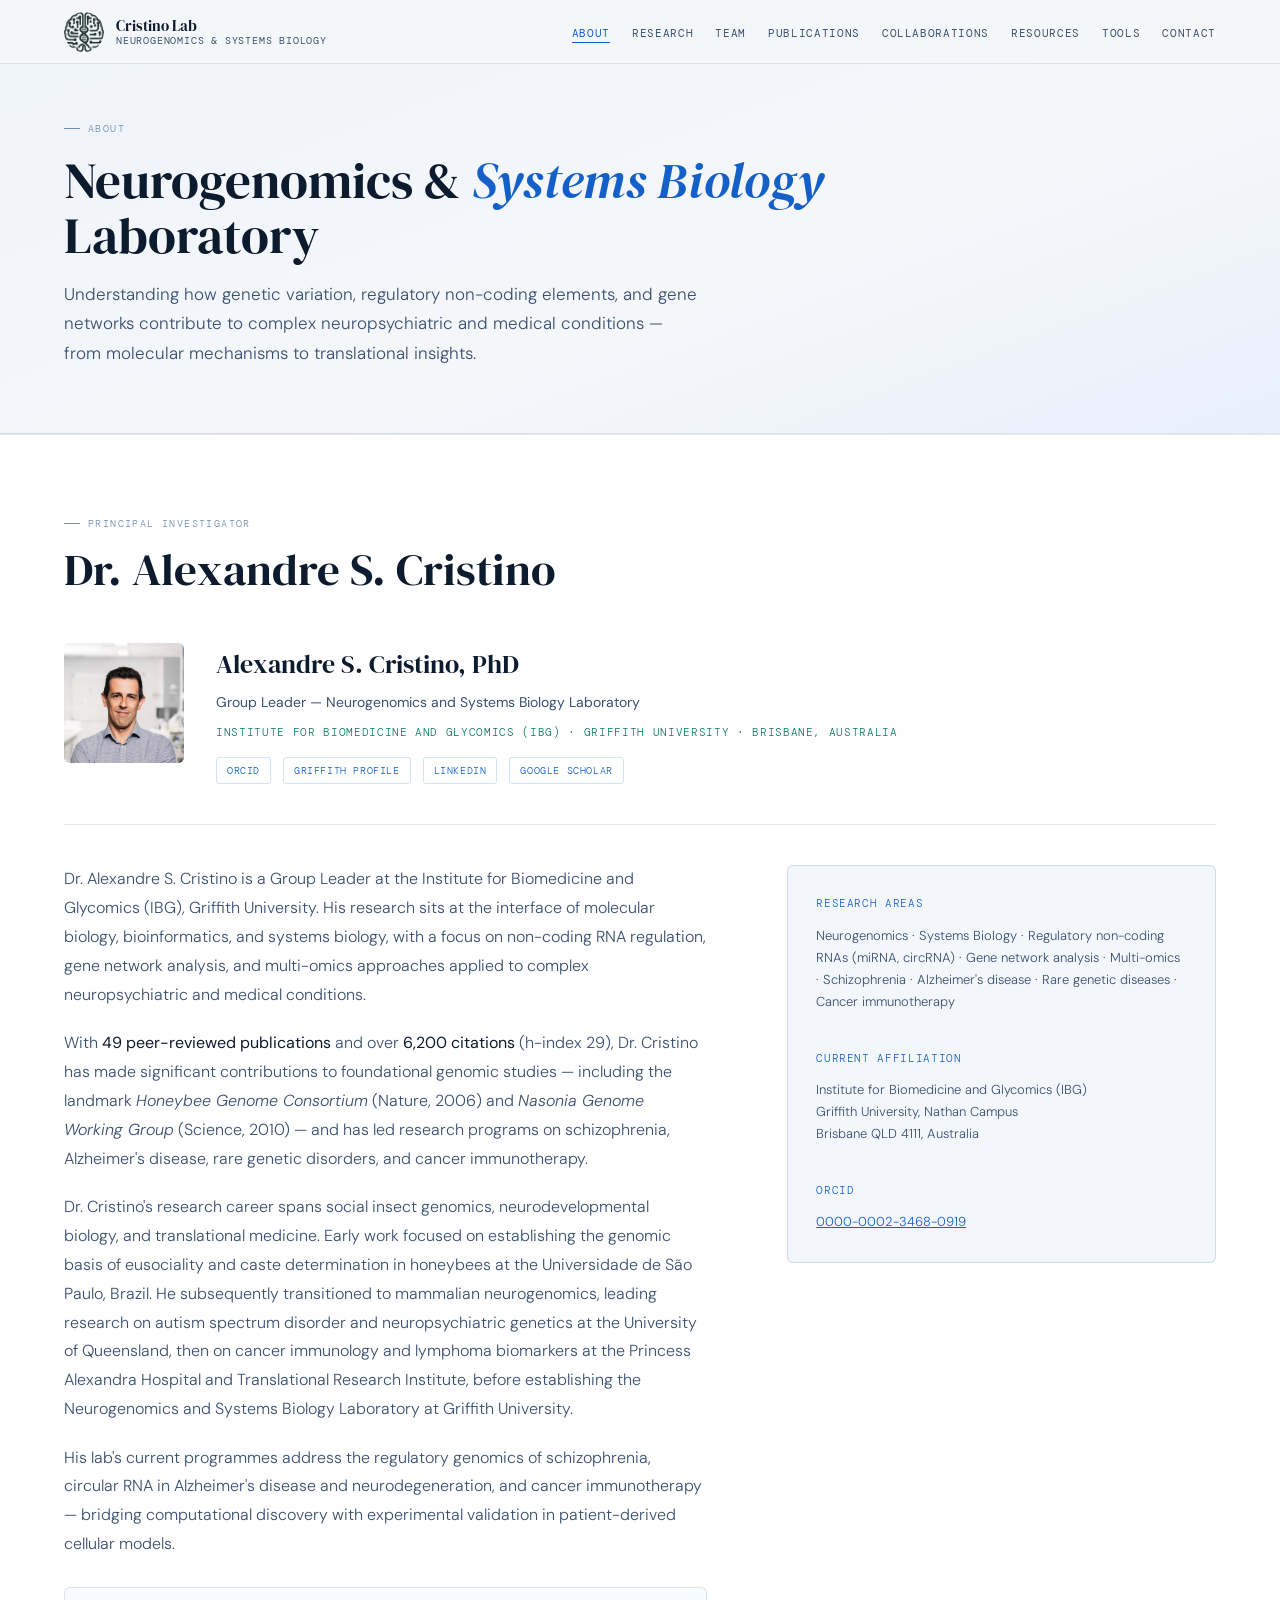
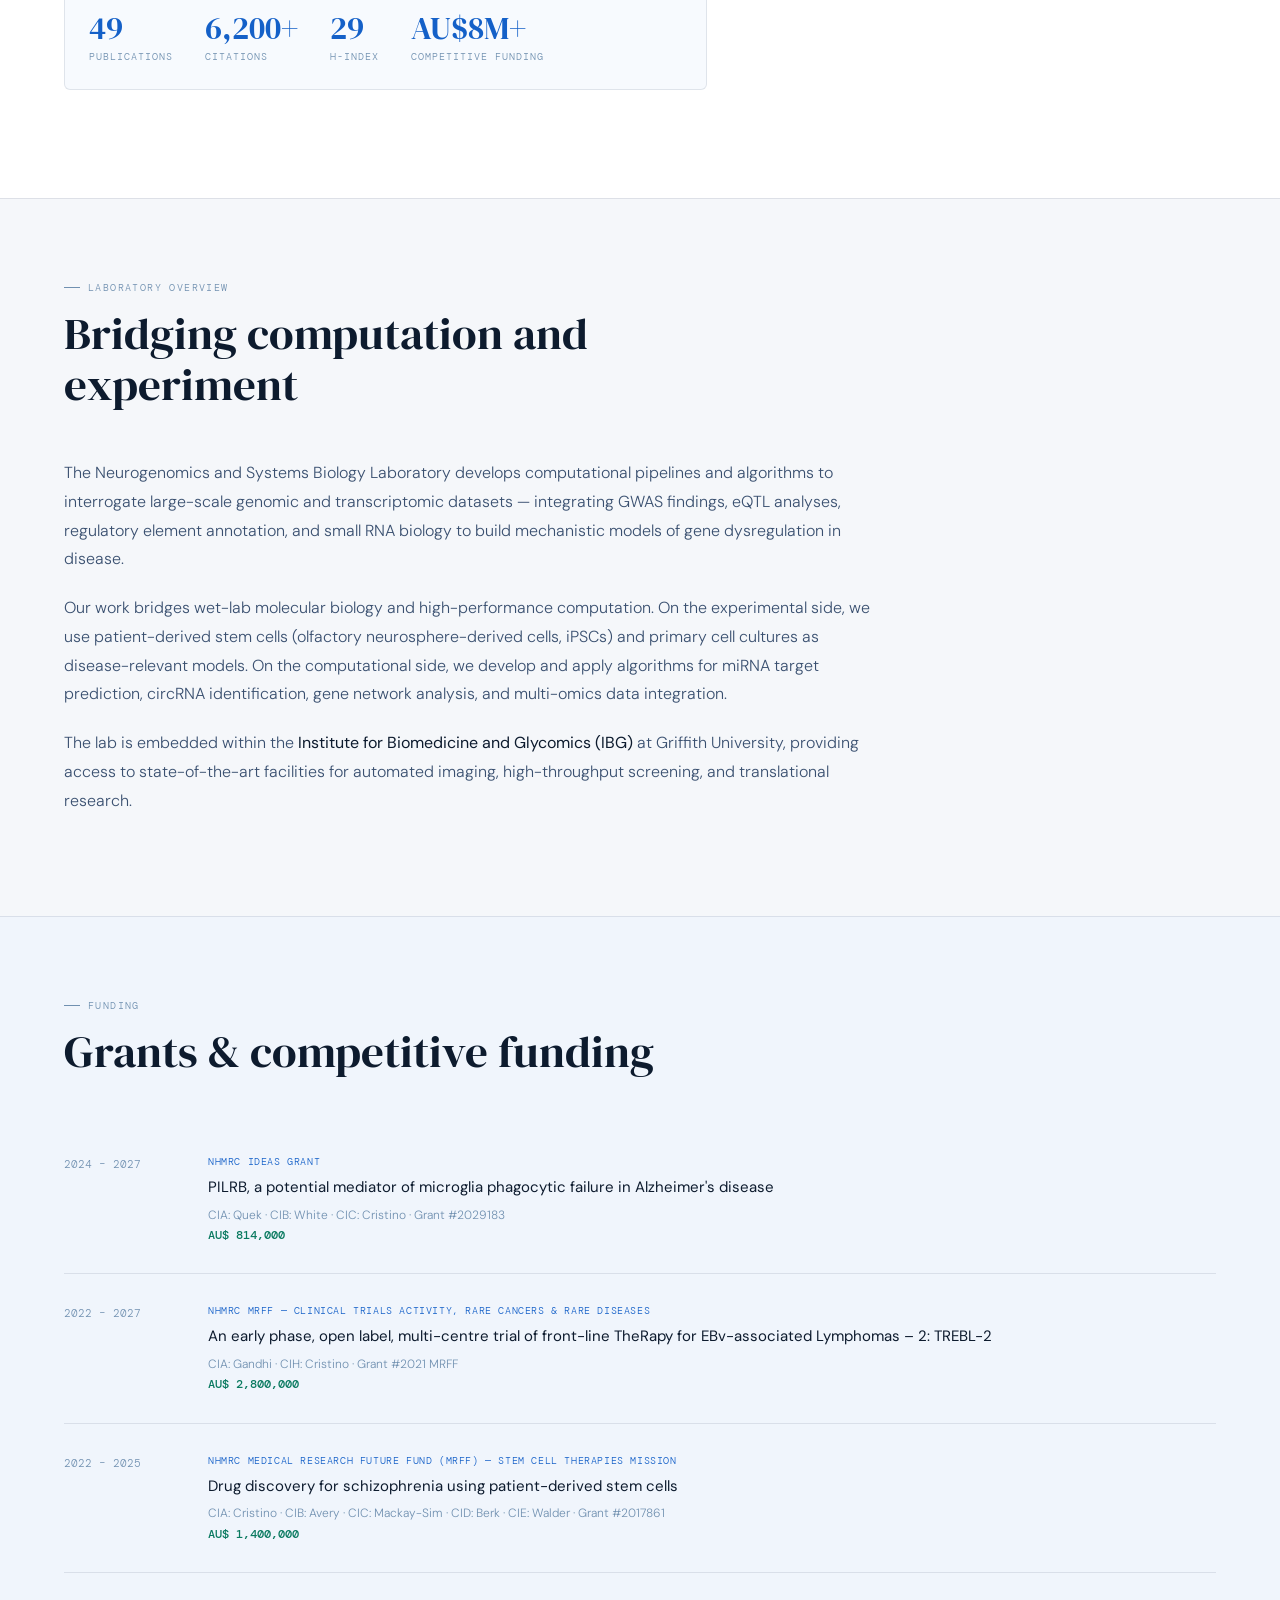
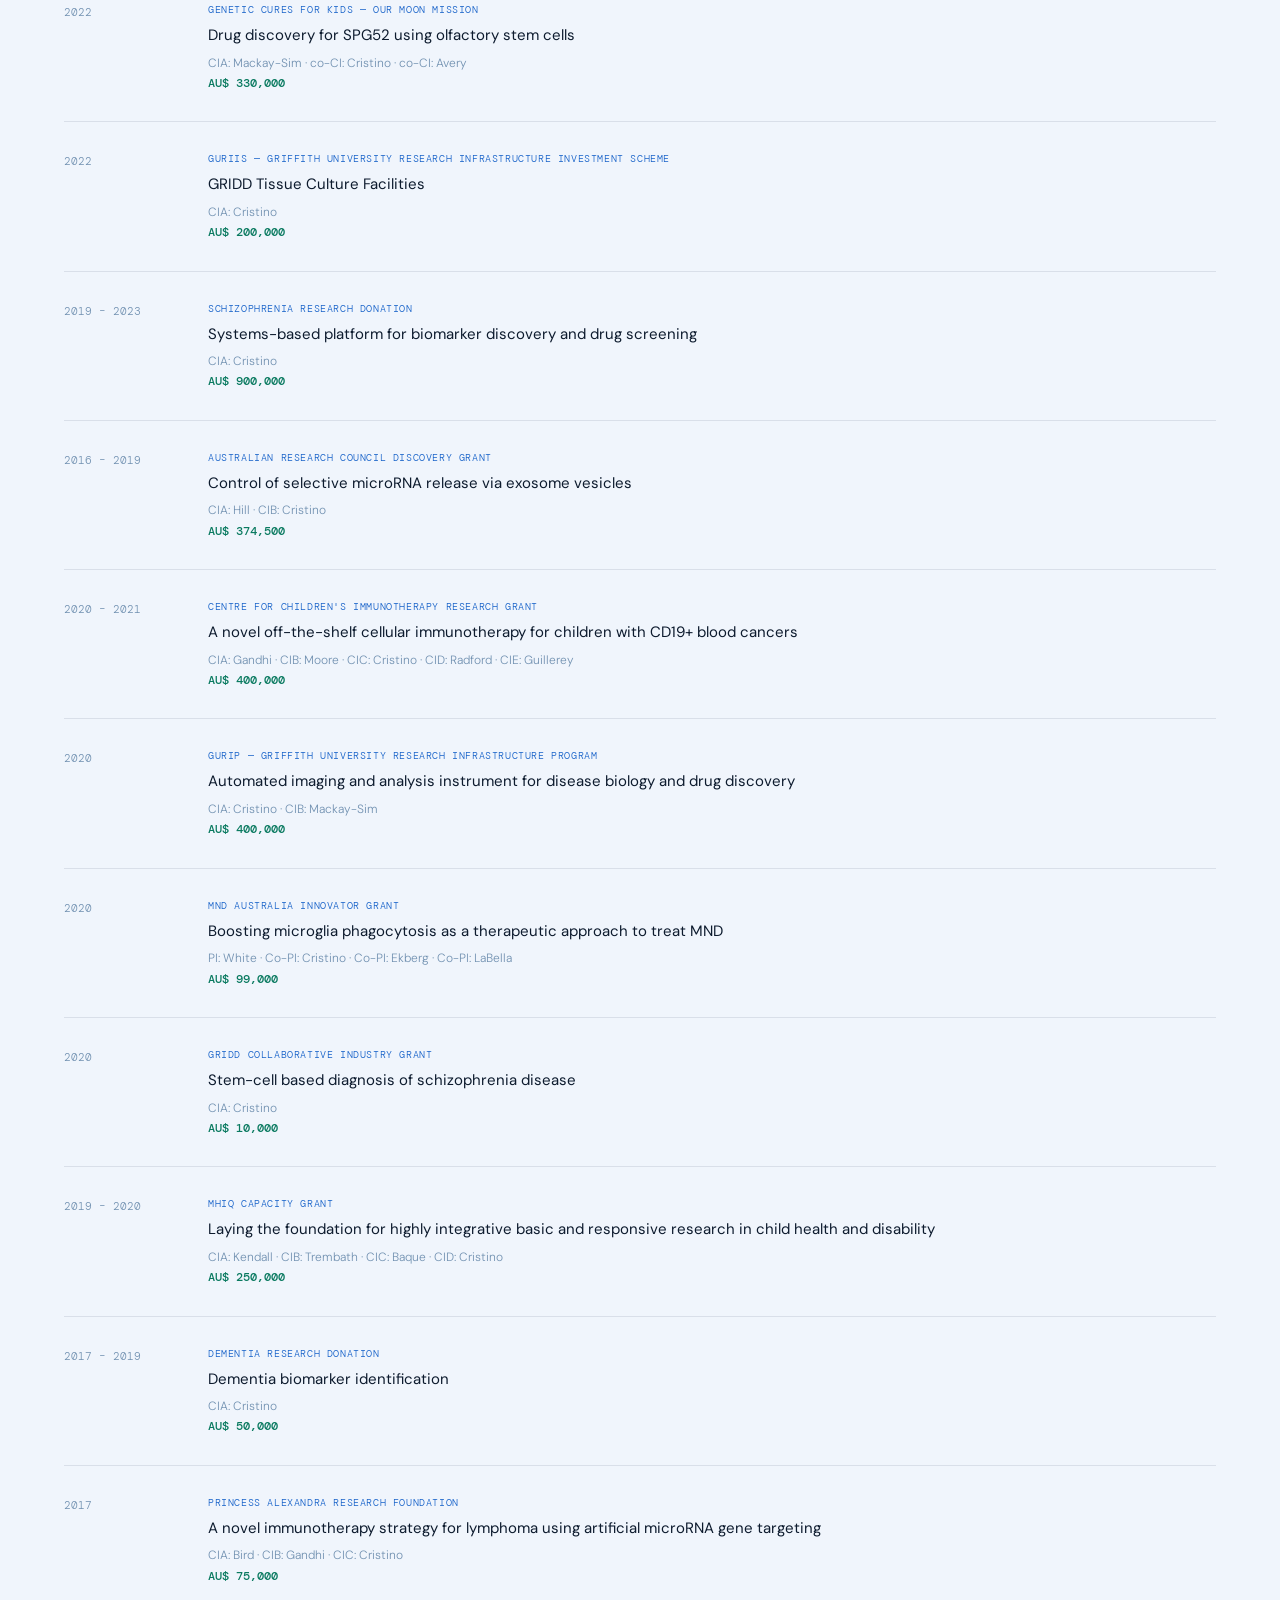
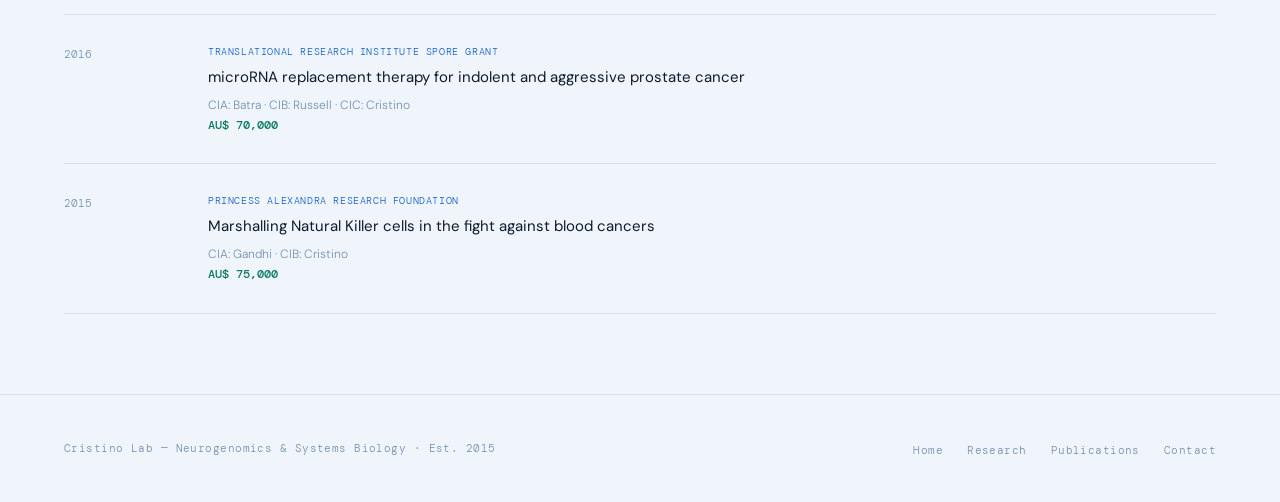
==== commit 4e3ad0f1: "update" ====
--- a/about.html
+++ b/about.html
@@ -297,7 +297,7 @@
 
 <!-- FOOTER -->
 <footer>
-  <div class="footer-copy">© 2025 Cristino Lab — Neurogenomics &amp; Systems Biology · Griffith University</div>
+  <div class="footer-copy">Cristino Lab — Neurogenomics &amp; Systems Biology · Est. 2015</div>
   <ul class="footer-links">
     <li><a href="index.html">Home</a></li>
     <li><a href="research.html">Research</a></li>
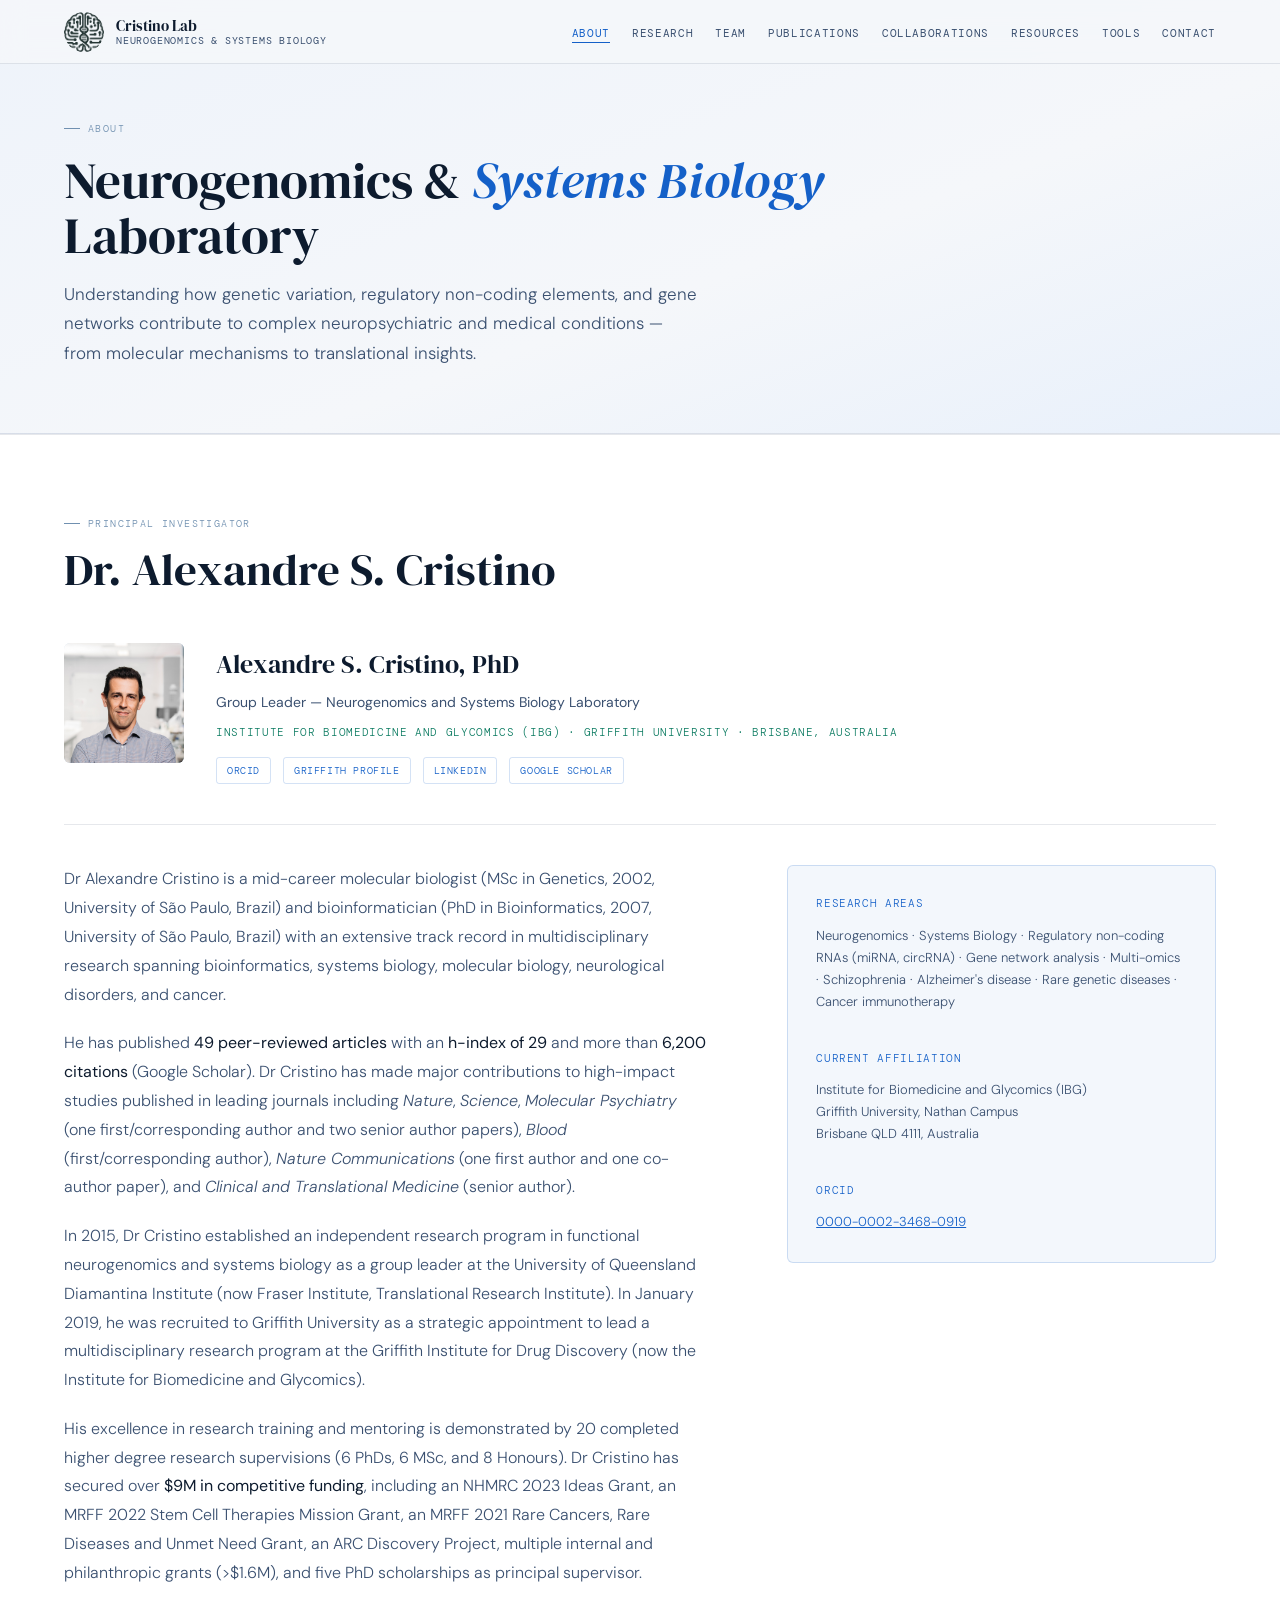
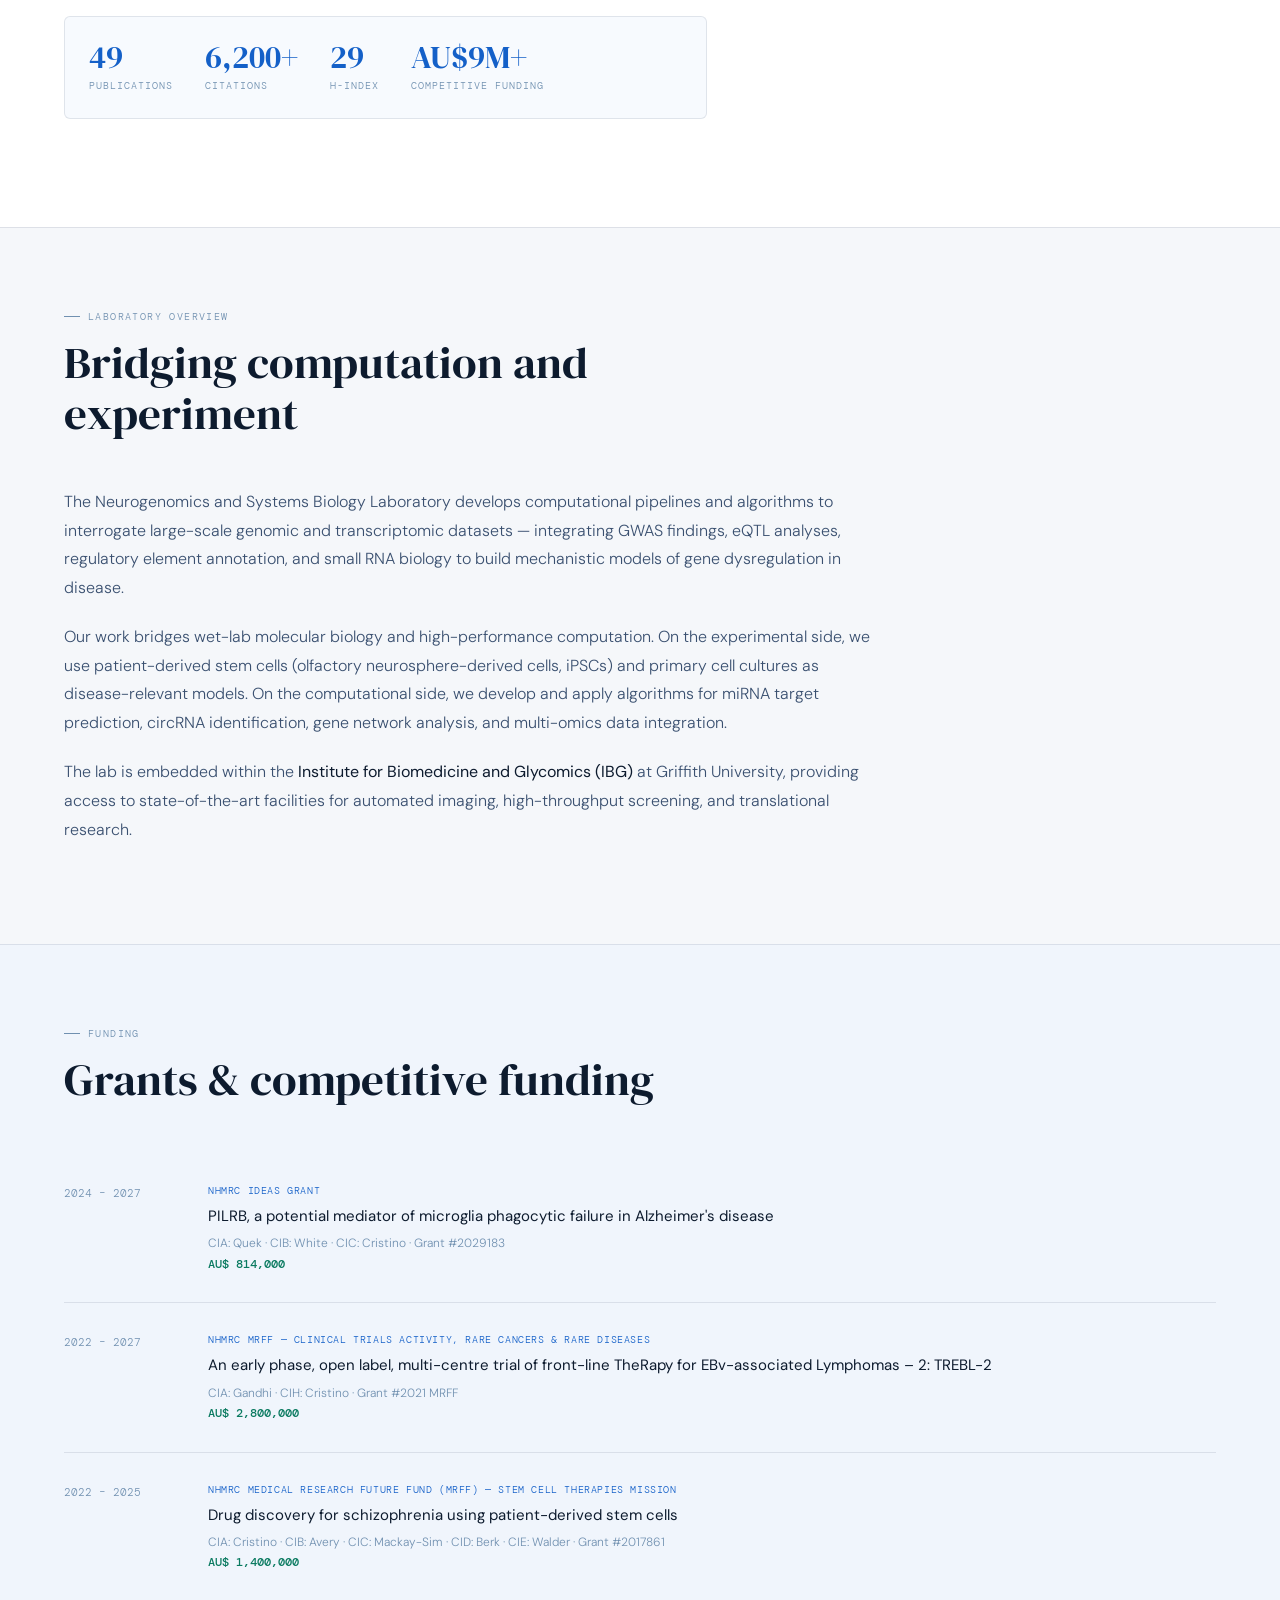
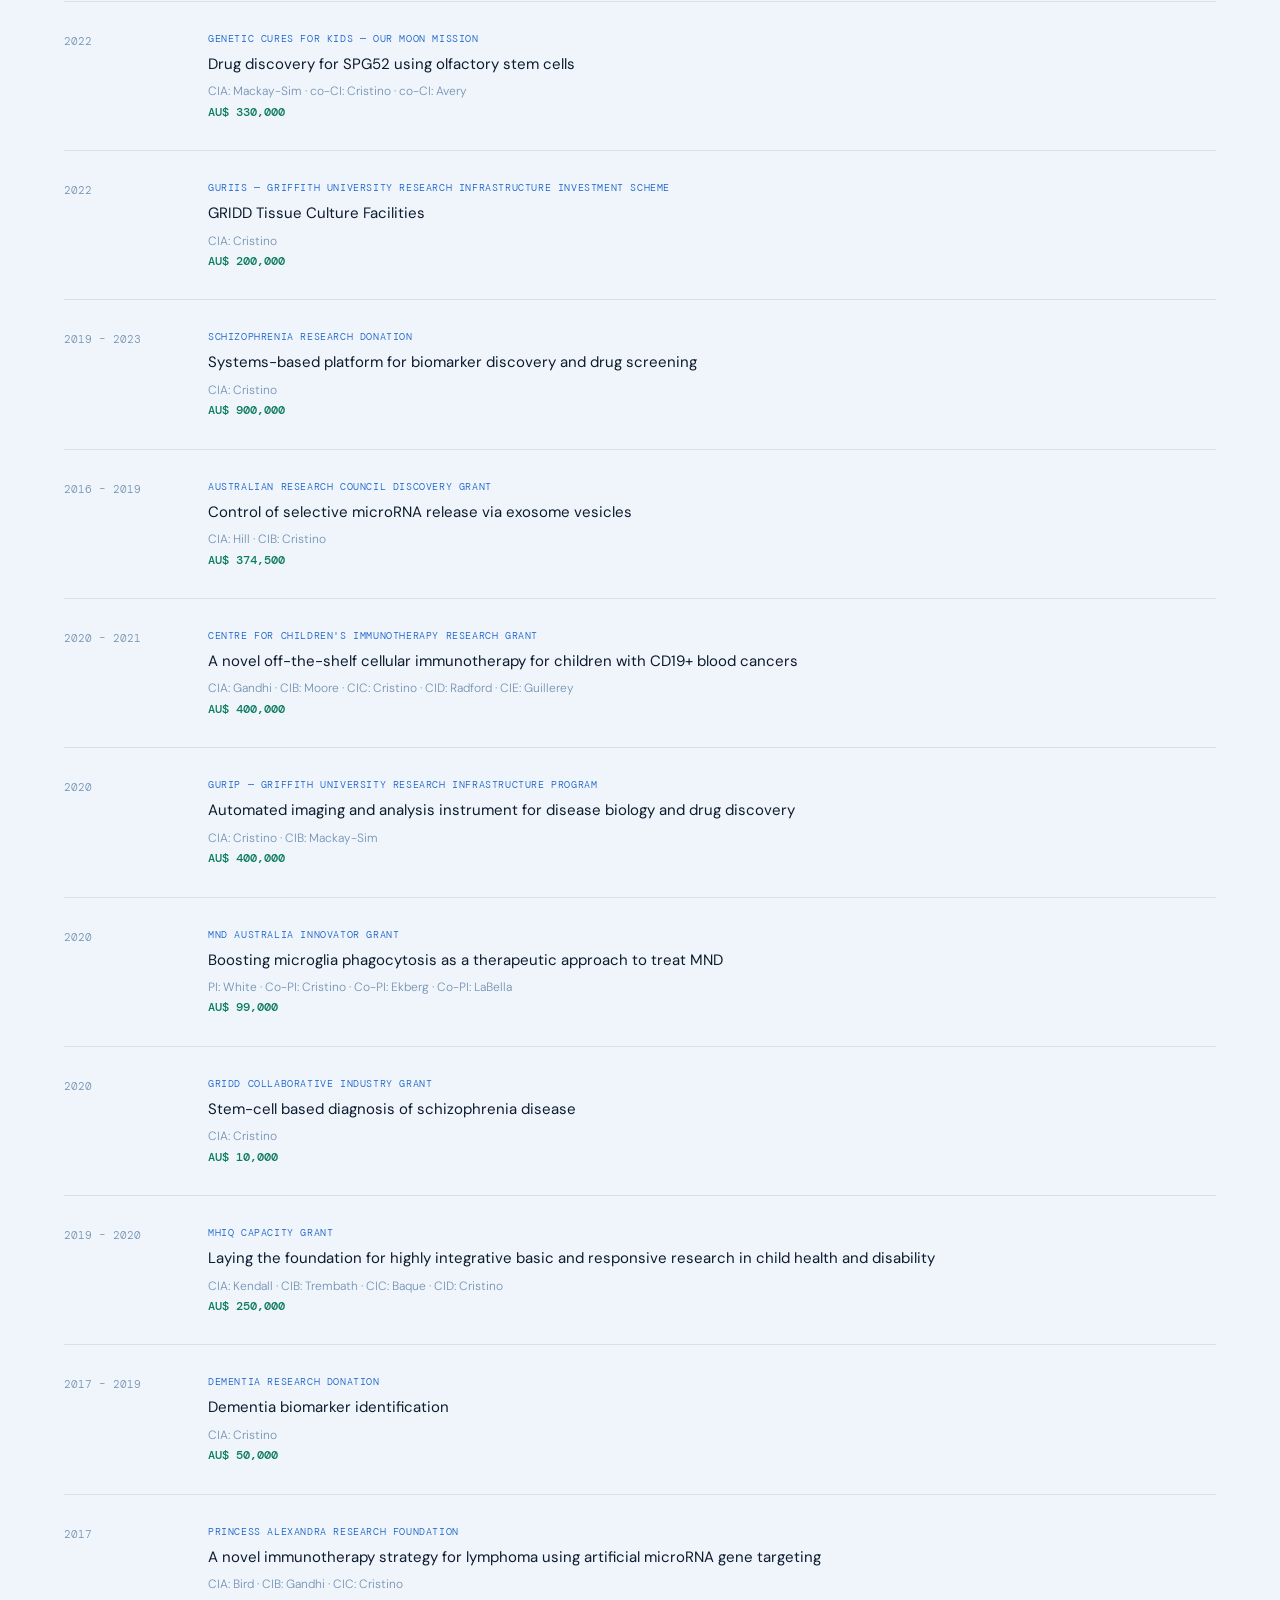
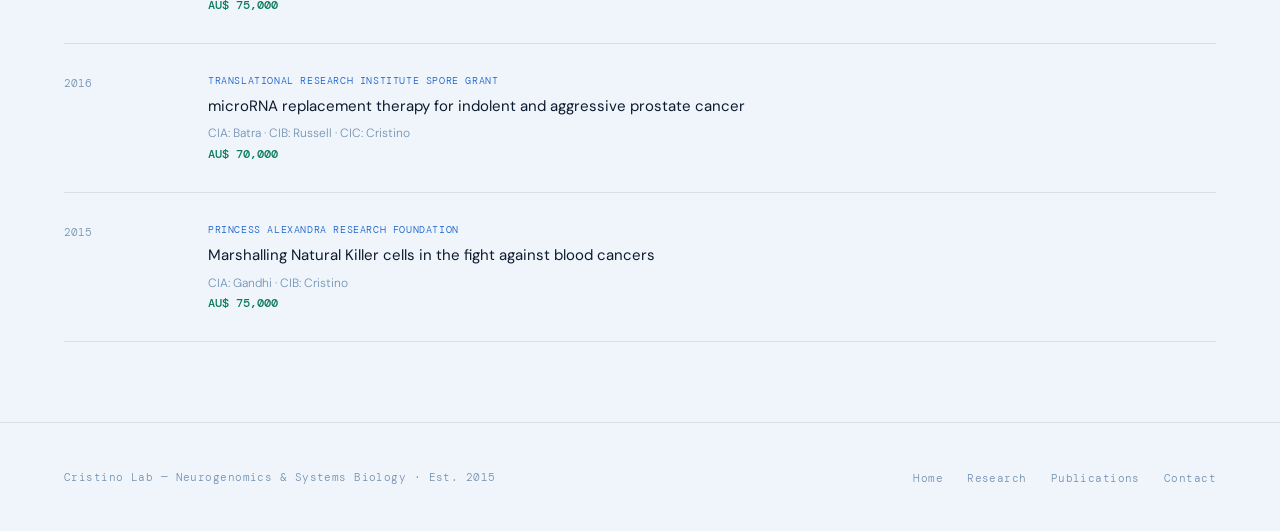
==== commit 82982011: "update" ====
--- a/about.html
+++ b/about.html
@@ -61,16 +61,16 @@
   <div class="about-grid">
     <div class="about-body">
       <p>
-        Dr. Alexandre S. Cristino is a Group Leader at the Institute for Biomedicine and Glycomics (IBG), Griffith University. His research sits at the interface of molecular biology, bioinformatics, and systems biology, with a focus on non-coding RNA regulation, gene network analysis, and multi-omics approaches applied to complex neuropsychiatric and medical conditions.
+        Dr Alexandre Cristino is a mid-career molecular biologist (MSc in Genetics, 2002, University of São Paulo, Brazil) and bioinformatician (PhD in Bioinformatics, 2007, University of São Paulo, Brazil) with an extensive track record in multidisciplinary research spanning bioinformatics, systems biology, molecular biology, neurological disorders, and cancer.
       </p>
       <p>
-        With <strong>49 peer-reviewed publications</strong> and over <strong>6,200 citations</strong> (h-index 29), Dr. Cristino has made significant contributions to foundational genomic studies — including the landmark <em>Honeybee Genome Consortium</em> (Nature, 2006) and <em>Nasonia Genome Working Group</em> (Science, 2010) — and has led research programs on schizophrenia, Alzheimer's disease, rare genetic disorders, and cancer immunotherapy.
+        He has published <strong>49 peer-reviewed articles</strong> with an <strong>h-index of 29</strong> and more than <strong>6,200 citations</strong> (Google Scholar). Dr Cristino has made major contributions to high-impact studies published in leading journals including <em>Nature</em>, <em>Science</em>, <em>Molecular Psychiatry</em> (one first/corresponding author and two senior author papers), <em>Blood</em> (first/corresponding author), <em>Nature Communications</em> (one first author and one co-author paper), and <em>Clinical and Translational Medicine</em> (senior author).
       </p>
       <p>
-        Dr. Cristino's research career spans social insect genomics, neurodevelopmental biology, and translational medicine. Early work focused on establishing the genomic basis of eusociality and caste determination in honeybees at the Universidade de São Paulo, Brazil. He subsequently transitioned to mammalian neurogenomics, leading research on autism spectrum disorder and neuropsychiatric genetics at the University of Queensland, then on cancer immunology and lymphoma biomarkers at the Princess Alexandra Hospital and Translational Research Institute, before establishing the Neurogenomics and Systems Biology Laboratory at Griffith University.
+        In 2015, Dr Cristino established an independent research program in functional neurogenomics and systems biology as a group leader at the University of Queensland Diamantina Institute (now Fraser Institute, Translational Research Institute). In January 2019, he was recruited to Griffith University as a strategic appointment to lead a multidisciplinary research program at the Griffith Institute for Drug Discovery (now the Institute for Biomedicine and Glycomics).
       </p>
       <p>
-        His lab's current programmes address the regulatory genomics of schizophrenia, circular RNA in Alzheimer's disease and neurodegeneration, and cancer immunotherapy — bridging computational discovery with experimental validation in patient-derived cellular models.
+        His excellence in research training and mentoring is demonstrated by 20 completed higher degree research supervisions (6 PhDs, 6 MSc, and 8 Honours). Dr Cristino has secured over <strong>$9M in competitive funding</strong>, including an NHMRC 2023 Ideas Grant, an MRFF 2022 Stem Cell Therapies Mission Grant, an MRFF 2021 Rare Cancers, Rare Diseases and Unmet Need Grant, an ARC Discovery Project, multiple internal and philanthropic grants (&gt;$1.6M), and five PhD scholarships as principal supervisor.
       </p>
 
       <!-- METRICS -->
@@ -88,7 +88,7 @@
           <div style="font-family:var(--mono);font-size:10px;letter-spacing:0.1em;text-transform:uppercase;color:var(--text-muted);margin-top:4px;">h-index</div>
         </div>
         <div>
-          <div style="font-family:var(--serif);font-size:2rem;color:var(--accent);line-height:1;">AU$8M+</div>
+          <div style="font-family:var(--serif);font-size:2rem;color:var(--accent);line-height:1;">AU$9M+</div>
           <div style="font-family:var(--mono);font-size:10px;letter-spacing:0.1em;text-transform:uppercase;color:var(--text-muted);margin-top:4px;">Competitive funding</div>
         </div>
       </div>
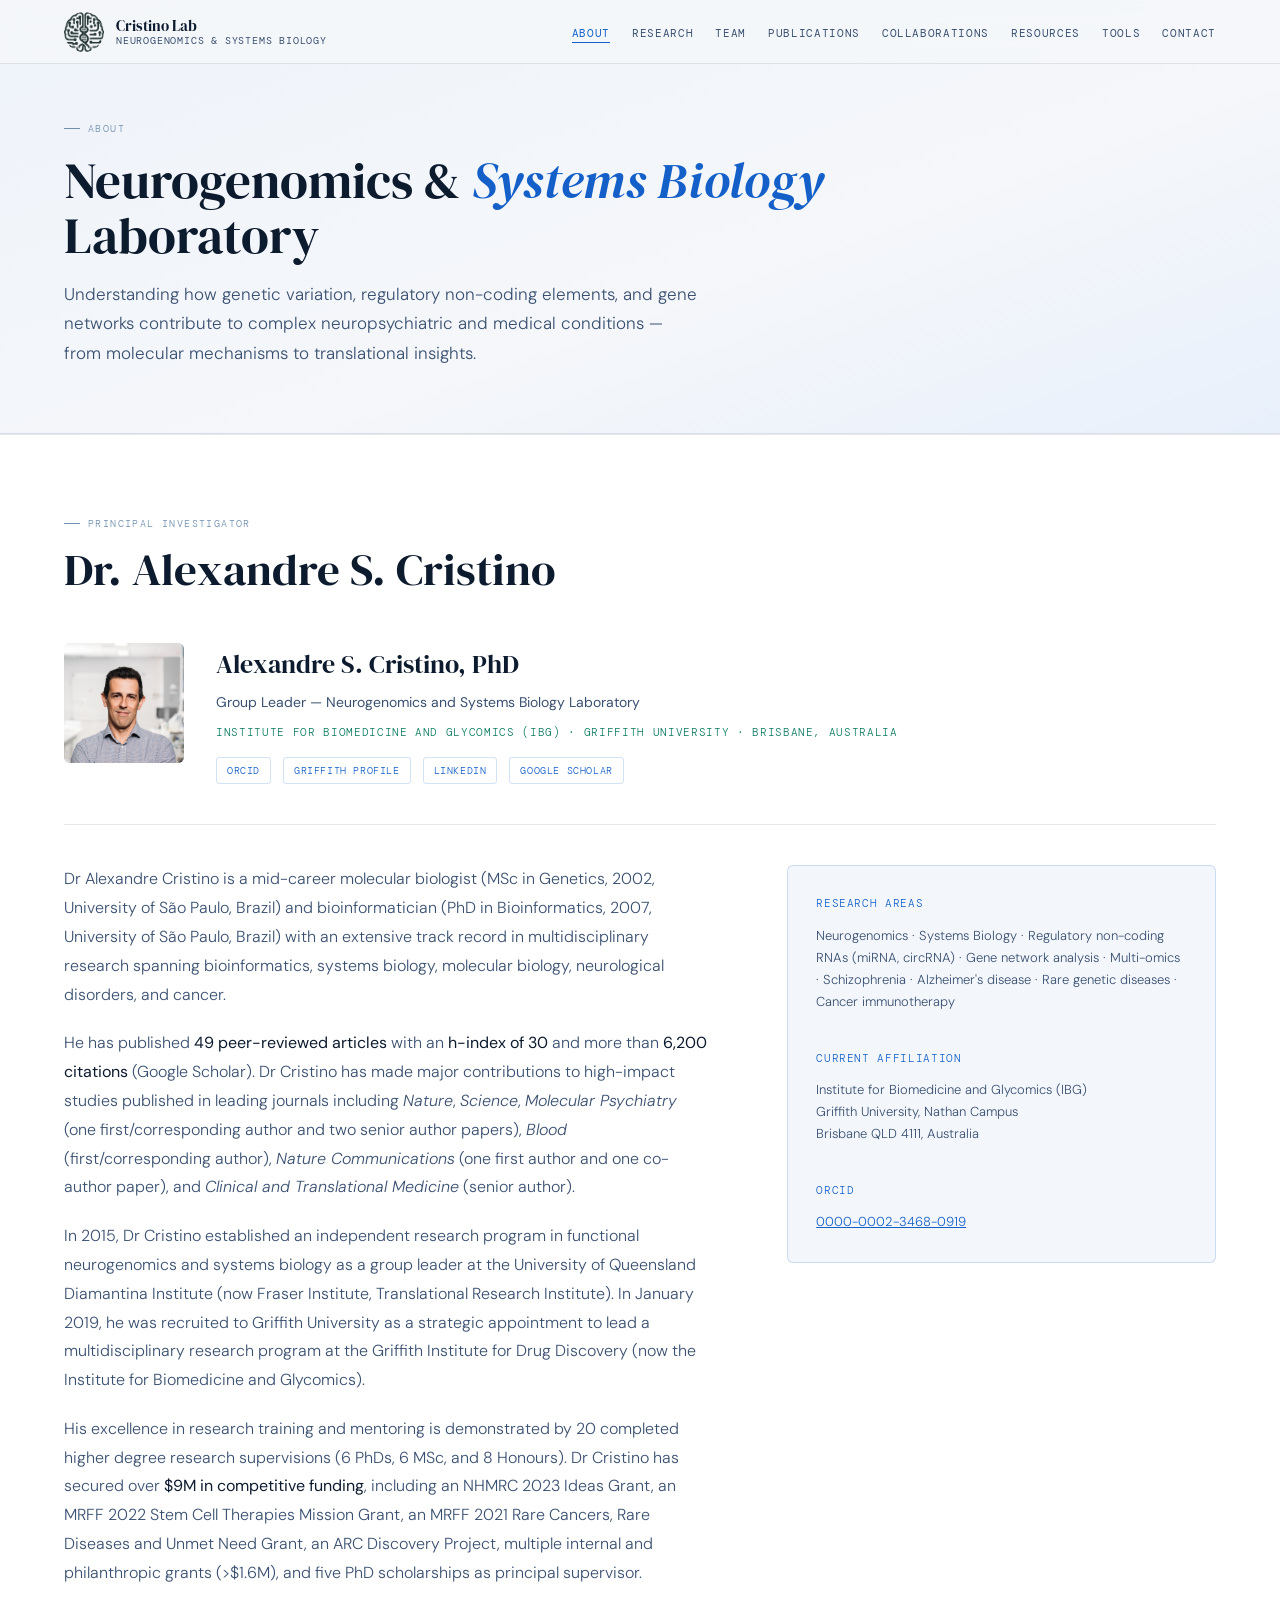
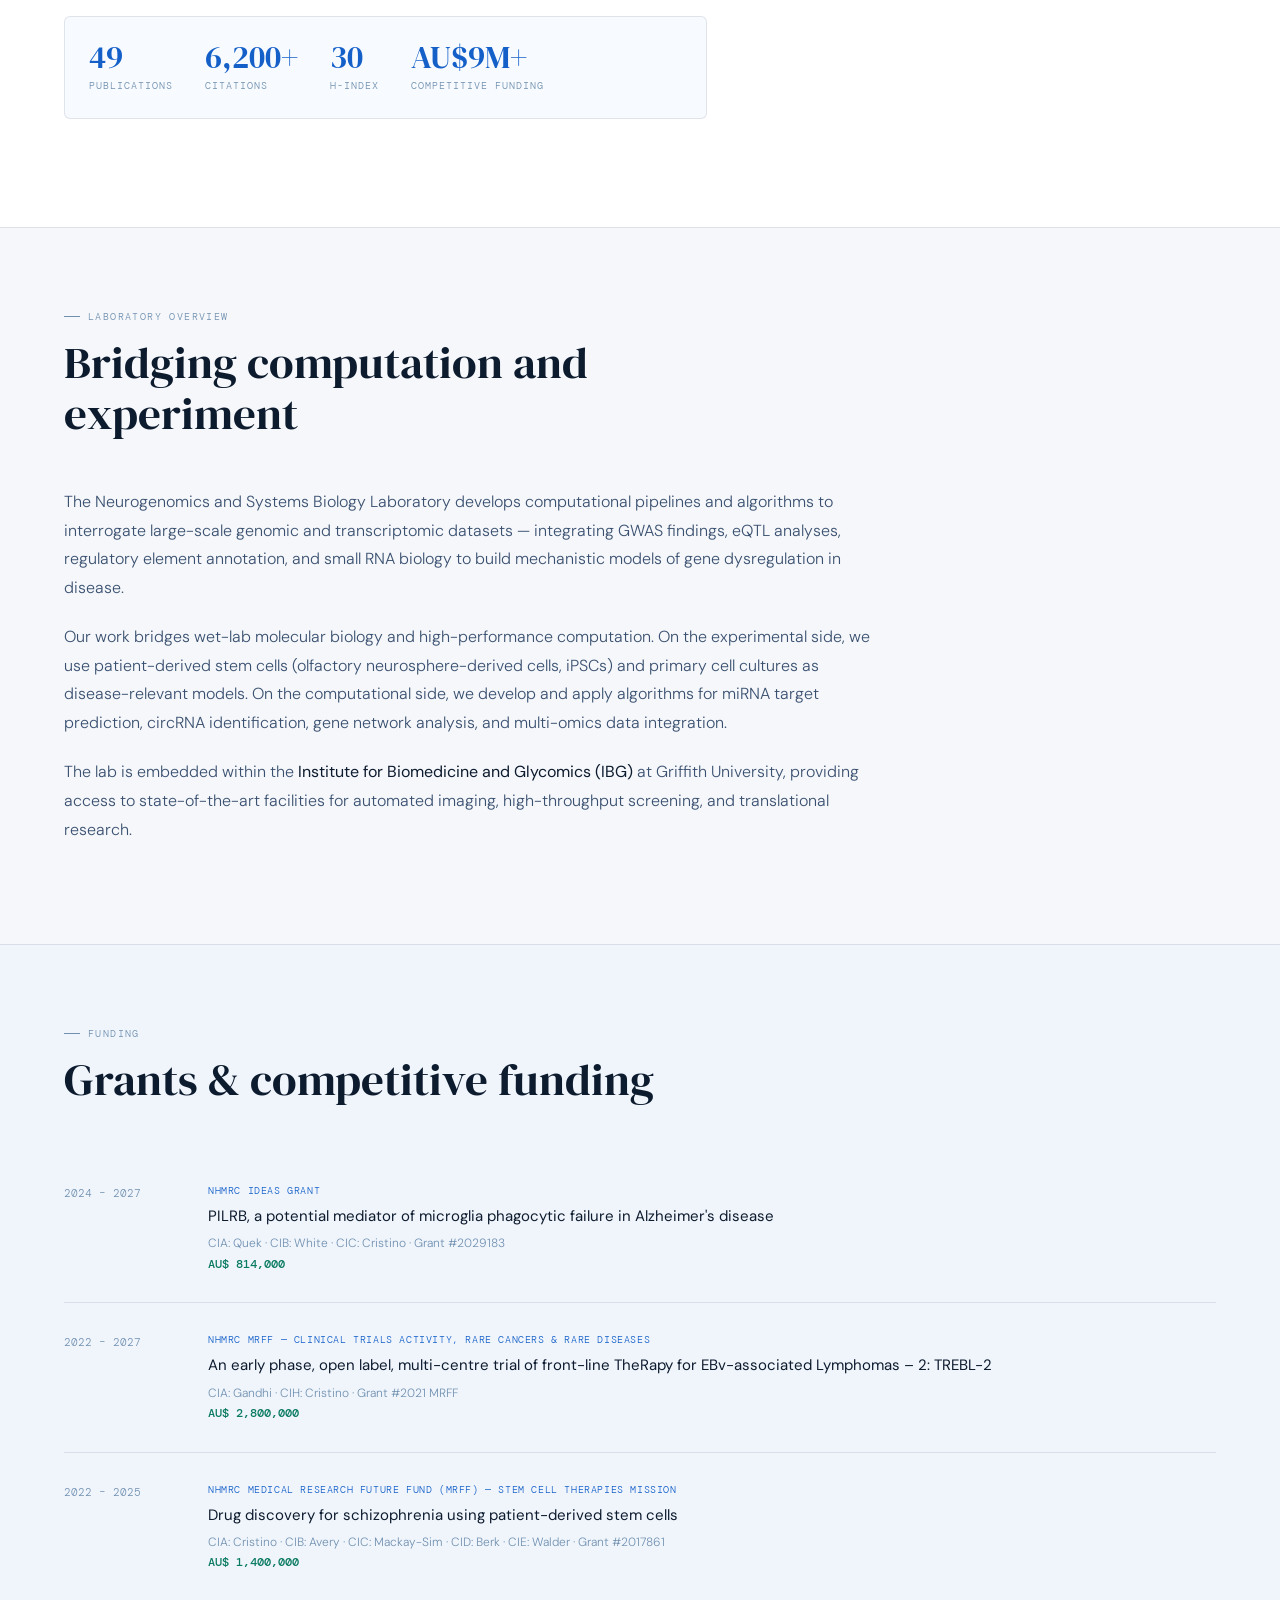
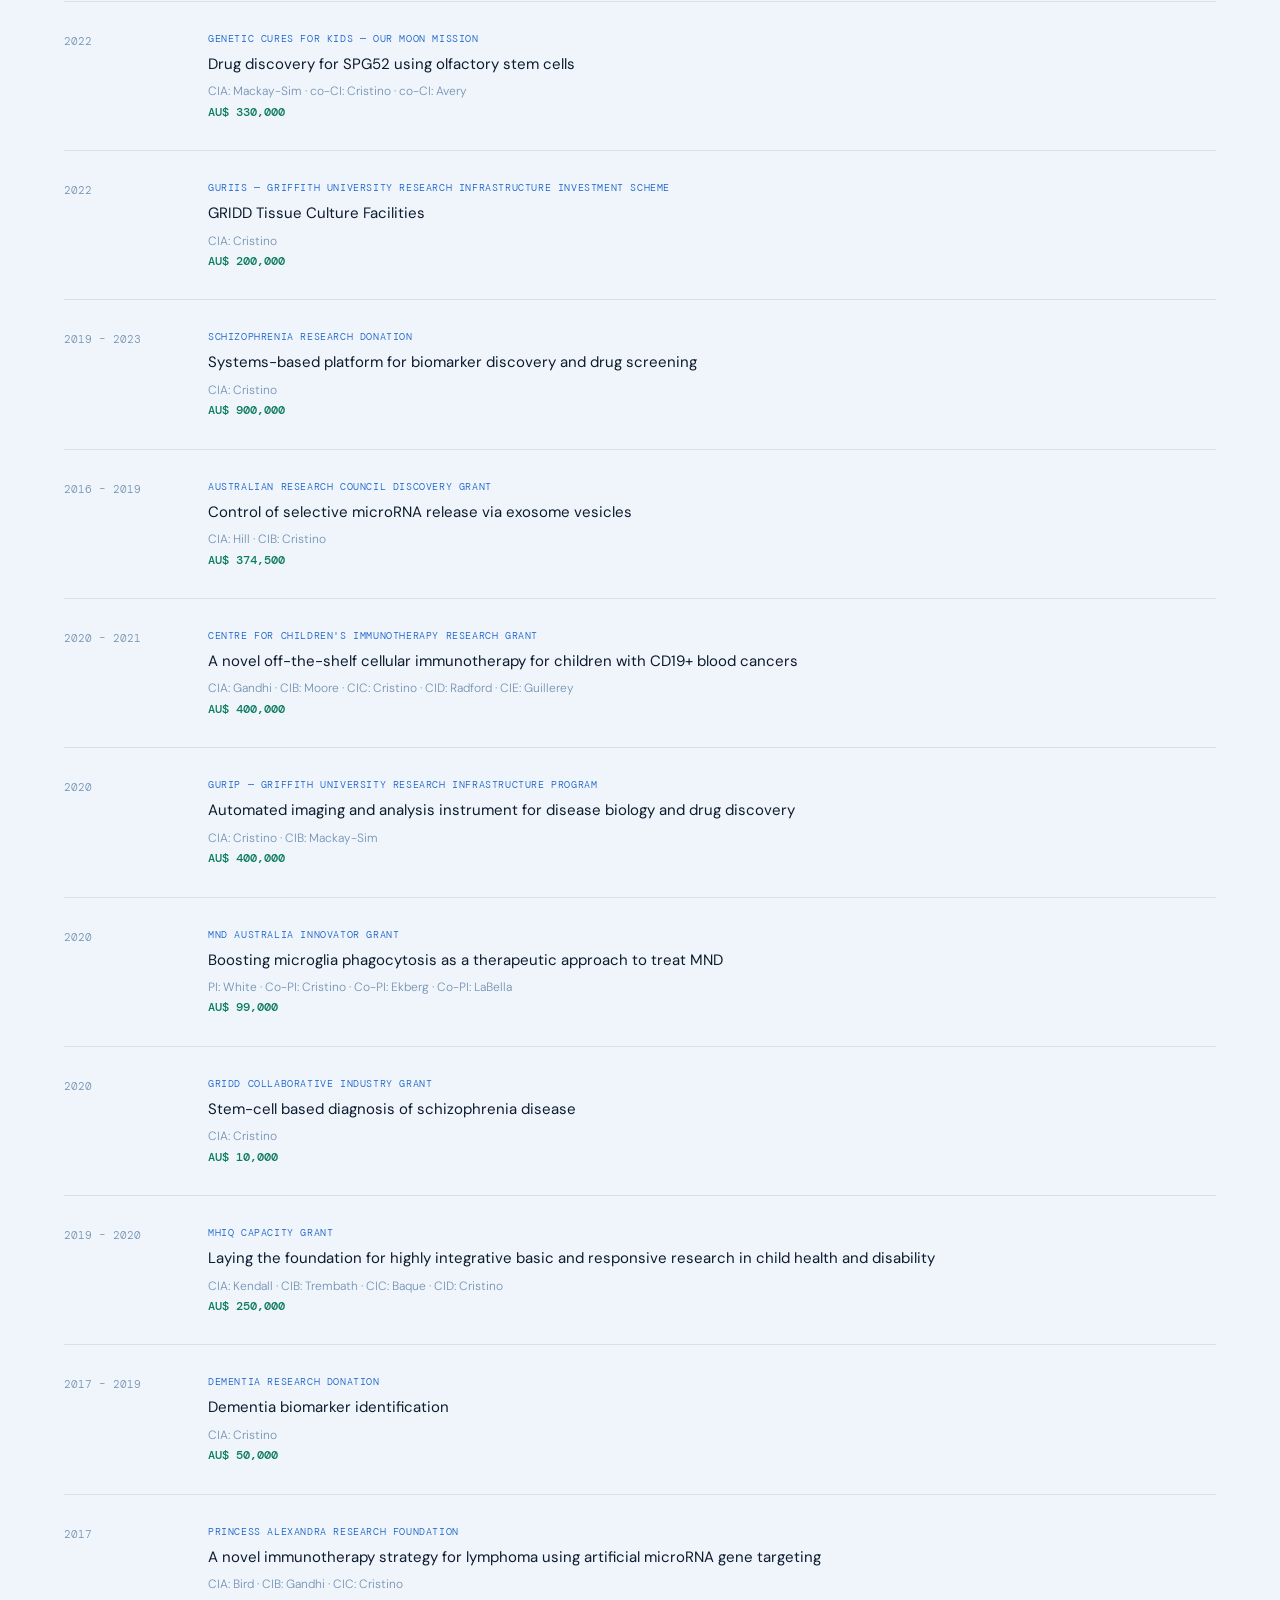
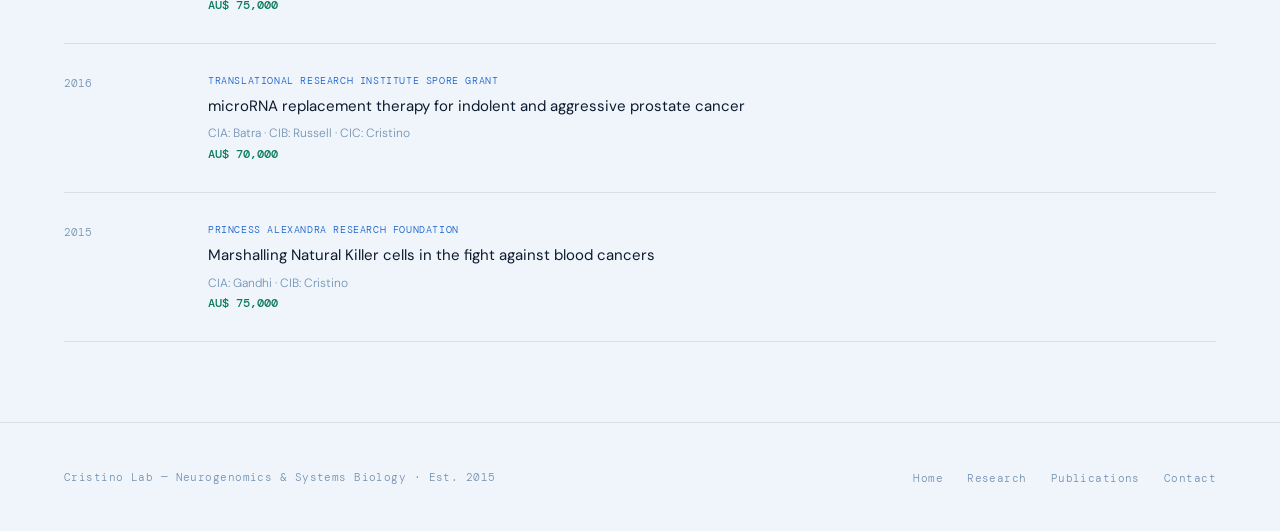
==== commit 149ddad3: "update" ====
--- a/about.html
+++ b/about.html
@@ -64,7 +64,7 @@
         Dr Alexandre Cristino is a mid-career molecular biologist (MSc in Genetics, 2002, University of São Paulo, Brazil) and bioinformatician (PhD in Bioinformatics, 2007, University of São Paulo, Brazil) with an extensive track record in multidisciplinary research spanning bioinformatics, systems biology, molecular biology, neurological disorders, and cancer.
       </p>
       <p>
-        He has published <strong>49 peer-reviewed articles</strong> with an <strong>h-index of 29</strong> and more than <strong>6,200 citations</strong> (Google Scholar). Dr Cristino has made major contributions to high-impact studies published in leading journals including <em>Nature</em>, <em>Science</em>, <em>Molecular Psychiatry</em> (one first/corresponding author and two senior author papers), <em>Blood</em> (first/corresponding author), <em>Nature Communications</em> (one first author and one co-author paper), and <em>Clinical and Translational Medicine</em> (senior author).
+        He has published <strong>49 peer-reviewed articles</strong> with an <strong>h-index of 30</strong> and more than <strong>6,200 citations</strong> (Google Scholar). Dr Cristino has made major contributions to high-impact studies published in leading journals including <em>Nature</em>, <em>Science</em>, <em>Molecular Psychiatry</em> (one first/corresponding author and two senior author papers), <em>Blood</em> (first/corresponding author), <em>Nature Communications</em> (one first author and one co-author paper), and <em>Clinical and Translational Medicine</em> (senior author).
       </p>
       <p>
         In 2015, Dr Cristino established an independent research program in functional neurogenomics and systems biology as a group leader at the University of Queensland Diamantina Institute (now Fraser Institute, Translational Research Institute). In January 2019, he was recruited to Griffith University as a strategic appointment to lead a multidisciplinary research program at the Griffith Institute for Drug Discovery (now the Institute for Biomedicine and Glycomics).
@@ -84,7 +84,7 @@
           <div style="font-family:var(--mono);font-size:10px;letter-spacing:0.1em;text-transform:uppercase;color:var(--text-muted);margin-top:4px;">Citations</div>
         </div>
         <div>
-          <div style="font-family:var(--serif);font-size:2rem;color:var(--accent);line-height:1;">29</div>
+          <div style="font-family:var(--serif);font-size:2rem;color:var(--accent);line-height:1;">30</div>
           <div style="font-family:var(--mono);font-size:10px;letter-spacing:0.1em;text-transform:uppercase;color:var(--text-muted);margin-top:4px;">h-index</div>
         </div>
         <div>
